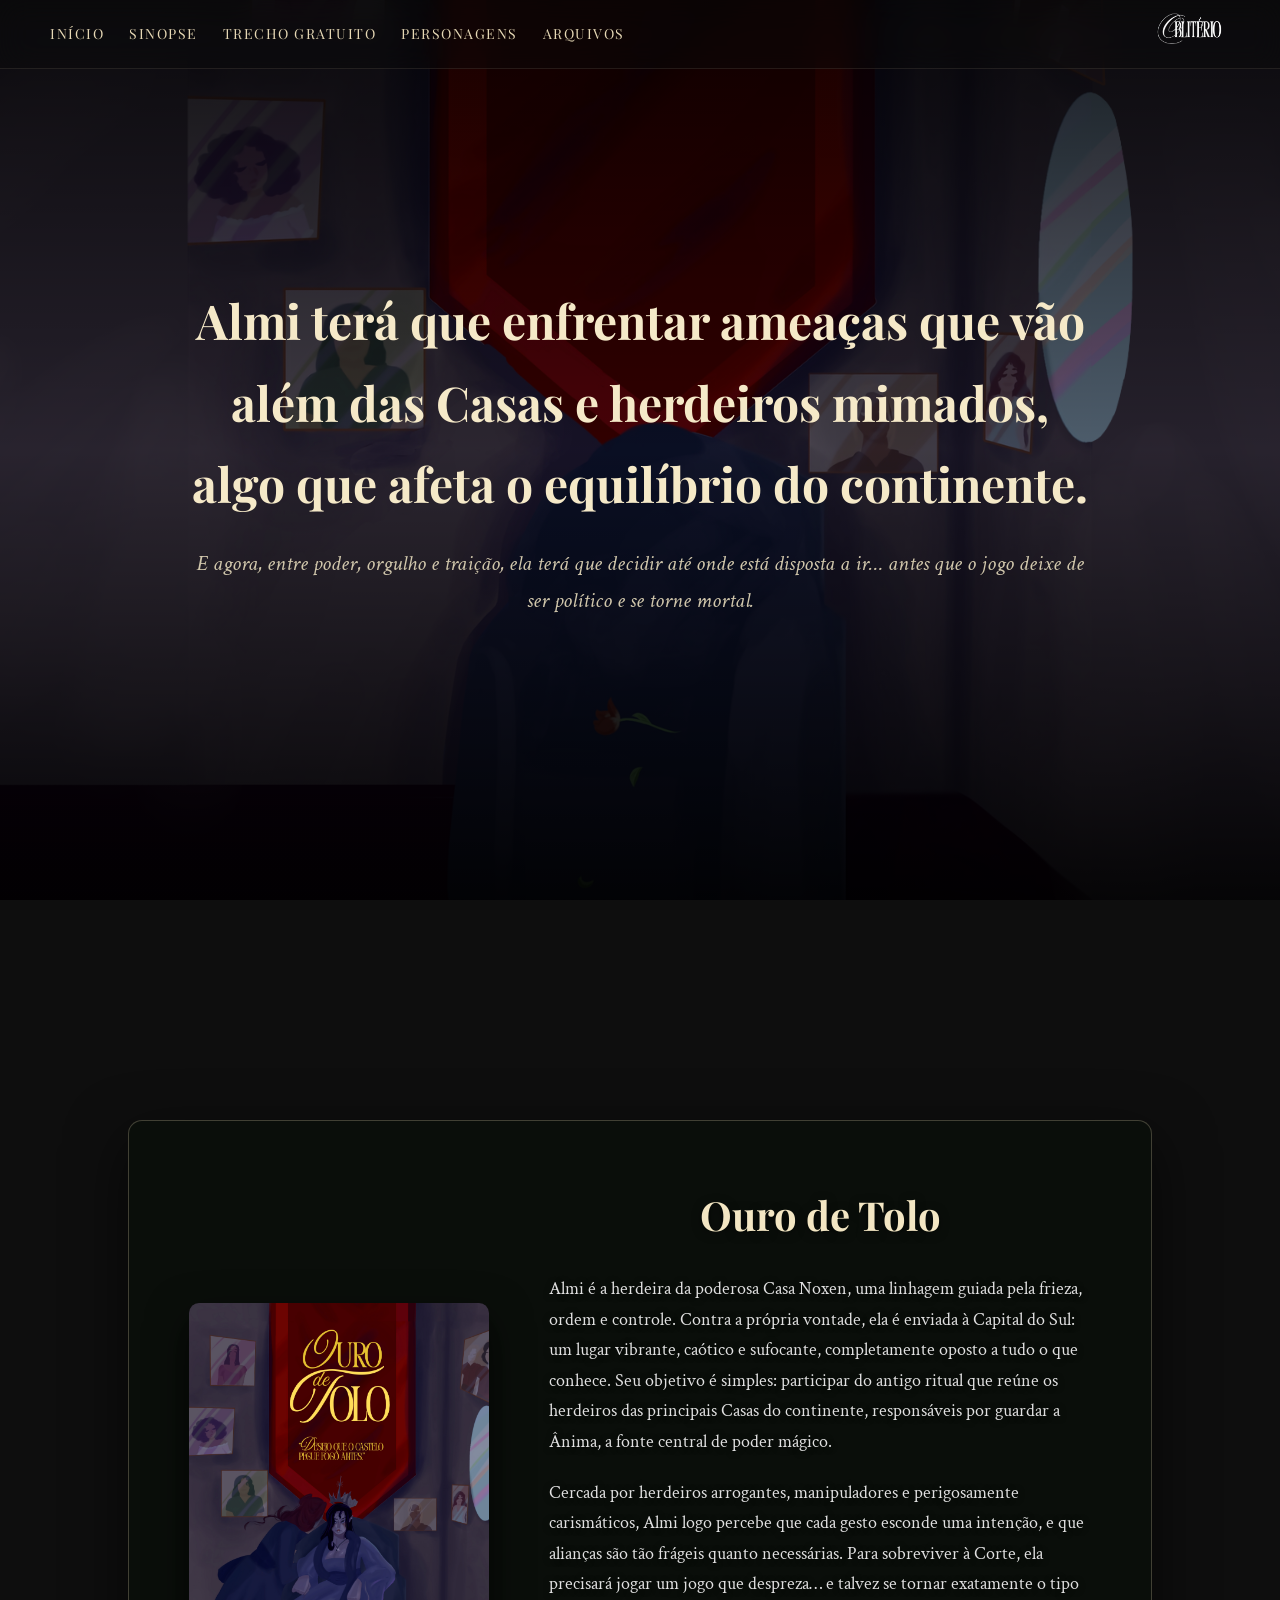
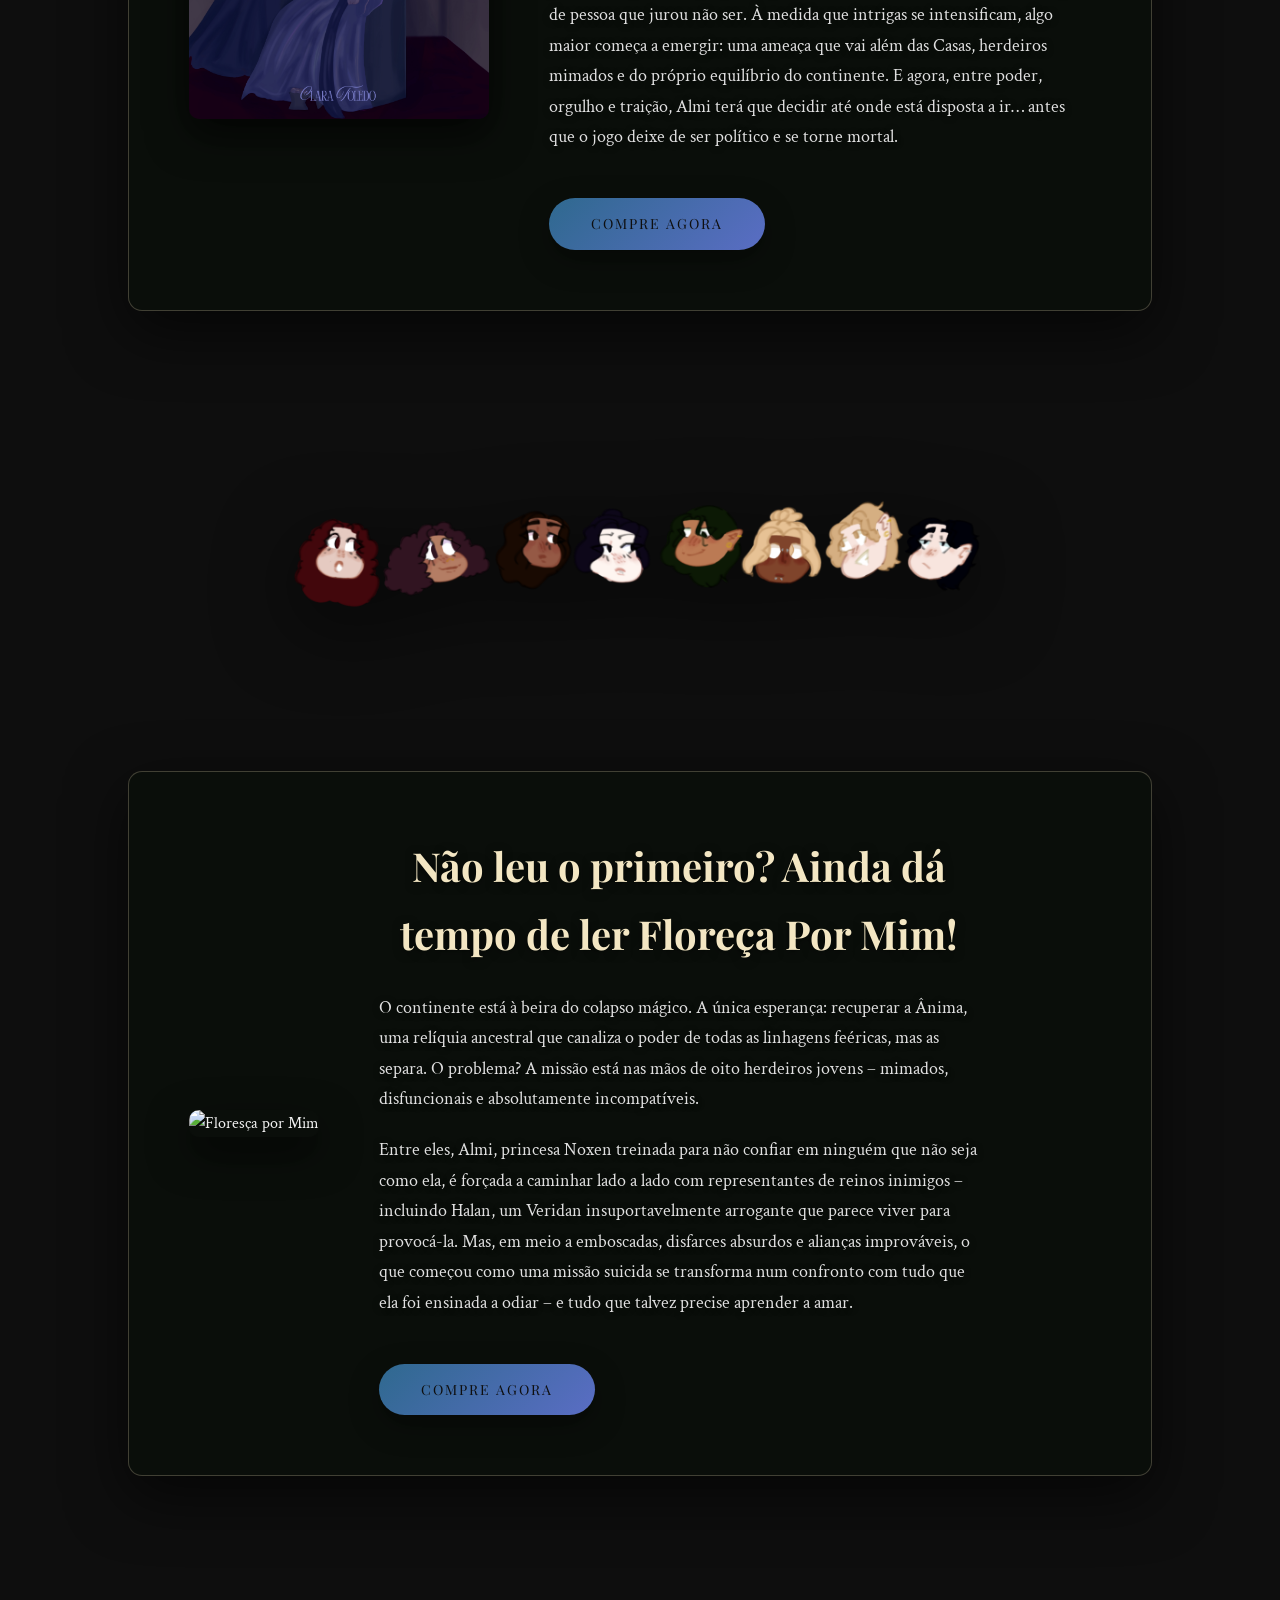
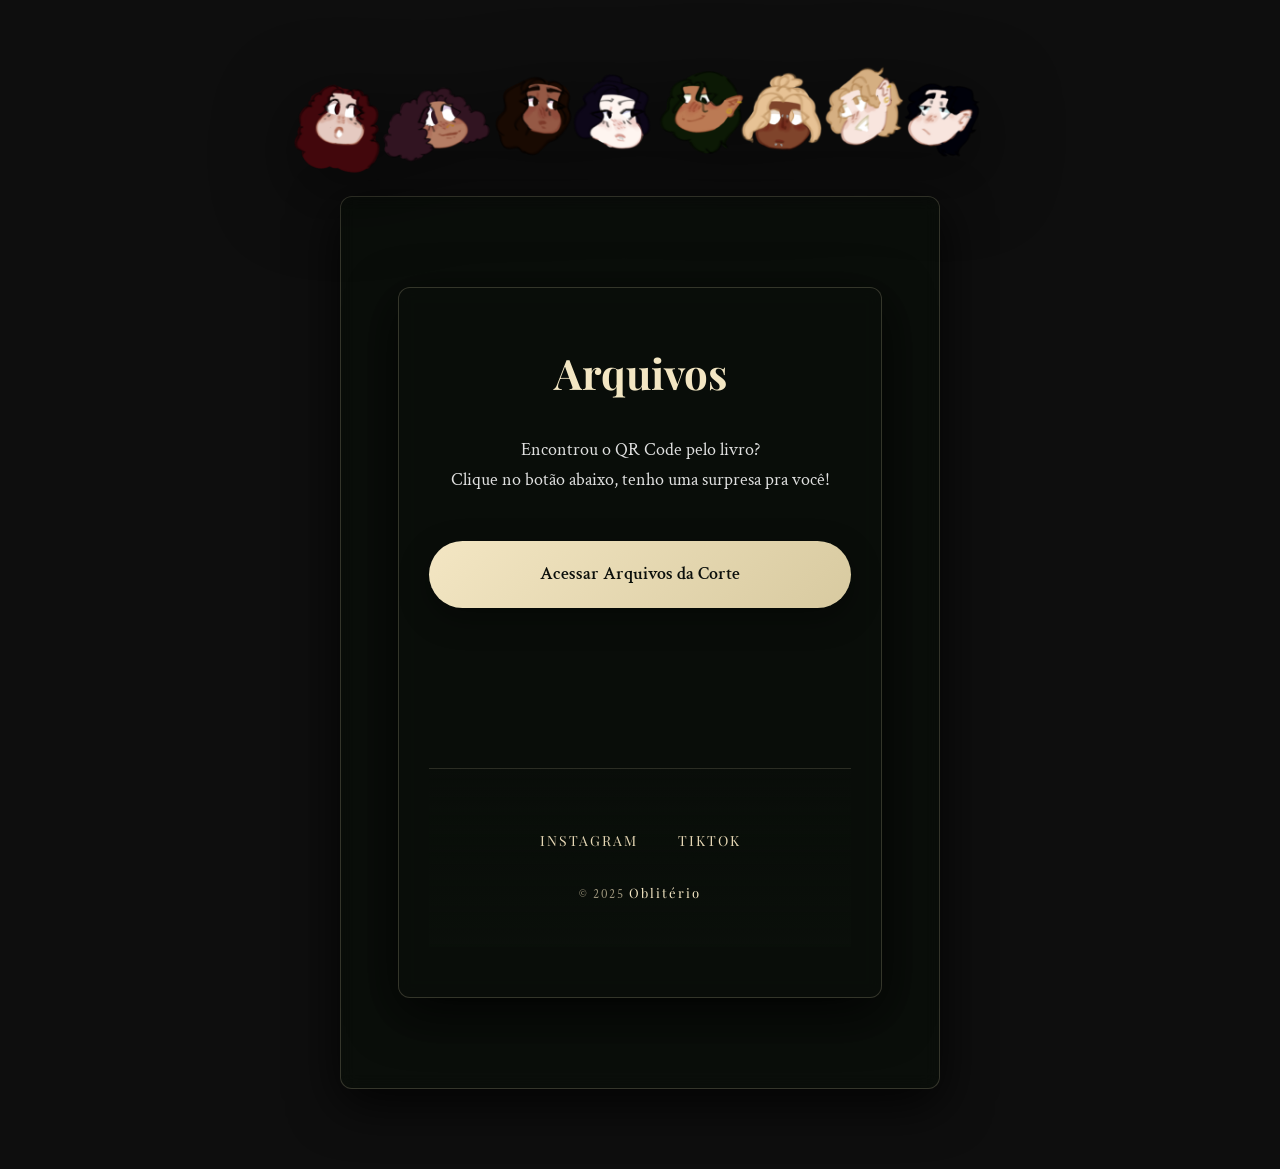
==== index.html @ df85f599 "Add files via upload" ====
<!DOCTYPE html>
<html lang="pt-BR">
<head>
    <meta charset="UTF-8">
    <meta name="viewport" content="width=device-width, initial-scale=1.0">
    <title>Ouro de Tolo</title>

  <link rel="stylesheet" href="style.css">
  <link href="https://fonts.googleapis.com/css2?family=Crimson+Text:wght@400;700&family=Playfair+Display:wght@700&display=swap" rel="stylesheet">

</head>



<body>

<header class="main-header">
    <nav>
        <a href="#inicio">Início</a>
        <a href="#sinopse">Sinopse</a>
        <a href="#capitulo">Trecho Gratuito</a>
        <a href="#personagens">Personagens</a>
        <a href="#arquivos">Arquivos</a>
    </nav>

    <div class="logo">
        <img src="logodesonrados.png" alt="Logo Desonrados">
    </div>
</header>

<section id="inicio" class="hero-section">
    <div class="overlay"></div>
    <h1>Almi terá que enfrentar ameaças que vão além das Casas e herdeiros mimados, algo que afeta o equilíbrio do continente.</h1>
    <p>E agora, entre poder, orgulho e traição, ela terá que decidir até onde está disposta a ir… antes que o jogo deixe de ser político e se torne mortal.
</p>
</section>


<!-- SINOPSE ODT -->
<section id="sinopse" class="content-section">
    <div class="container book-info">

        <div class="book-cover">
            <img src="ourodetolo.png" alt="Floresça por Mim">
        </div>

        <div class="book-text">
            <h2>Ouro de Tolo</h2>

            <p>
                Almi é a herdeira da poderosa Casa Noxen, uma linhagem guiada pela frieza, ordem e controle. Contra a própria vontade, ela é enviada à Capital do Sul: um lugar vibrante, caótico e sufocante, completamente oposto a tudo o que conhece. Seu objetivo é simples: participar do antigo ritual que reúne os herdeiros das principais Casas do continente, responsáveis por guardar a Ânima, a fonte central de poder mágico.

            </p>

            <p>
                Cercada por herdeiros arrogantes, manipuladores e perigosamente carismáticos, Almi logo percebe que cada gesto esconde uma intenção, e que alianças são tão frágeis quanto necessárias. Para sobreviver à Corte, ela precisará jogar um jogo que despreza… e talvez se tornar exatamente o tipo de pessoa que jurou não ser.
À medida que intrigas se intensificam, algo maior começa a emergir: uma ameaça que vai além das Casas, herdeiros mimados e do próprio equilíbrio do continente. E agora, entre poder, orgulho e traição, Almi terá que decidir até onde está disposta a ir… antes que o jogo deixe de ser político e se torne mortal.

            </p>

<a href="https://www.amazon.com.br/Ouro-Tolo-Oblit%C3%A9rio-Livro-2-ebook/dp/B0GWYG1XZ2?ref_=saga_dp_ss_dsk_dp&qid=1780620631&sr=8-1"
   class="btn-compre"
   target="_blank"
   rel="noopener noreferrer">
    Compre agora
</a>

        </div>
    </div>
</section>

<div class="cutecute-divider">
  <img src="cutecute.png" alt="" />
</div>

<!-- SINOPSE ODT -->
<section id="sinopse" class="content-section">
    <div class="container book-info">

        <div class="book-cover">
            <img src="capaFPM (2).jpg" alt="Floresça por Mim">
        </div>

        <div class="book-text">
            <h2>Não leu o primeiro? Ainda dá tempo de ler Floreça Por Mim!</h2>

            <p>
                O continente está à beira do colapso mágico. A única esperança: recuperar a Ânima, uma relíquia ancestral que canaliza o poder de todas as linhagens feéricas, mas as separa. O problema? A missão está nas mãos de oito herdeiros jovens – mimados, disfuncionais e absolutamente incompatíveis.

            </p>

            <p>
                Entre eles, Almi, princesa Noxen treinada para não confiar em ninguém que não seja como ela, é forçada a caminhar lado a lado com representantes de reinos inimigos – incluindo Halan, um Veridan insuportavelmente arrogante que parece viver para provocá-la. Mas, em meio a emboscadas, disfarces absurdos e alianças improváveis, o que começou como uma missão suicida se transforma num confronto com tudo que ela foi ensinada a odiar – e tudo que talvez precise aprender a amar.

            </p>

<a href="https://www.amazon.com.br/Flores%C3%A7a-Por-Mim-Oblit%C3%A9rio-Livro-ebook/dp/B0GGDL4F2P/ref=sr_1_1?__mk_pt_BR=%C3%85M%C3%85%C5%BD%C3%95%C3%91&crid=24427DVA8PH9V&dib=eyJ2IjoiMSJ9.AcwS1Md05fV5UGw0WIBtuA.ZywHP95qmUqZxt5eQjDndjQapkGu26QTgyXKpu-EZfE&dib_tag=se&keywords=flores%C3%A7a+por+mim&qid=1780620631&sprefix=flores%C3%A7a+por+mim%2Caps%2C474&sr=8-1"
   class="btn-compre"
   target="_blank"
   rel="noopener noreferrer">
    Compre agora
</a>

        </div>
    </div>
</section>

<div class="cutecute-divider">
  <img src="cutecute.png" alt="" />
</div>



    












<div class="arquivos-box">
    <section id="arquivos" class="arquivos-box">


    <h2>Arquivos</h2>

    <p class="arquivos-texto">
        Encontrou o QR Code pelo livro?<br>
        Clique no botão abaixo, tenho uma surpresa pra você!
    </p>

    <a href="arquivos.html" class="botao-arquivos">
        Acessar Arquivos da Corte
    </a>



<footer class="main-footer">
    <div class="footer-links">
        <a href="https://www.instagram.com/oobliterio?igsh=Ymg5cTU5ZnY0ZDU0" target="_blank">
            Instagram
        </a>

        <a href="https://www.tiktok.com/@obliterio?_r=1&_t=ZS-92Iw5naMtxo" target="_blank">
            TikTok
        </a>
    </div>

    <p class="copyright">
        © 2025 <span>Oblitério</span>
    </p>
</footer>
---- style.css ----
/* ================= RESET & BASE ================= */
* {
    margin: 0;
    padding: 0;
    box-sizing: border-box;
}

html {
    scroll-behavior: smooth;
}

body {
    font-family: 'Crimson Text', serif;
    background-color: #0e0e0e;
    /* Certifique-se que a imagem existe na pasta */
    background-image: url("fundo.png"); 
    background-repeat: no-repeat;
    background-position: center top;
    background-size: cover;
    background-attachment: fixed;
    color: #f2f2f2;
    line-height: 1.7;
    overflow-x: hidden;
}

/* ================= HEADER CONCEITO ================= */
.main-header {
    position: fixed;
    top: 0;
    width: 100%;
    z-index: 1000;
    padding: 12px 50px;
    display: flex;
    justify-content: space-between;
    align-items: center;
    background: rgba(10, 10, 10, 0.4);
    backdrop-filter: blur(15px);
    -webkit-backdrop-filter: blur(15px);
    border-bottom: 1px solid rgba(230, 216, 181, 0.1);
}

.main-header nav {
    display: flex;
    gap: 25px;
}

.main-header nav a {
    text-decoration: none;
    color: #e6d8b5;
    font-family: 'Playfair Display', serif;
    font-size: 14px;
    letter-spacing: 1.5px;
    text-transform: uppercase;
    transition: 0.3s;
}

.main-header nav a:hover {
    color: #fff;
    text-shadow: 0 0 8px rgba(230, 216, 181, 0.5);
}

.logo img {
    height: 35px;
}

/* ================= HEADER ================= */
.main-header {
    position: fixed;
    top: 0;
    width: 100%;
    z-index: 1000;
    padding: 12px 50px;
    display: flex;
    justify-content: space-between;
    align-items: center;
    background: rgba(10, 10, 10, 0.4);
    backdrop-filter: blur(15px);
    border-bottom: 1px solid rgba(230, 216, 181, 0.1);
}

.main-header nav {
    display: flex;
    gap: 25px;
}

.main-header nav a {
    text-decoration: none;
    color: #e6d8b5;
    font-family: 'Playfair Display', serif;
    font-size: 14px;
    letter-spacing: 1.5px;
    text-transform: uppercase;
    transition: 0.3s;
}

.main-header nav a:hover {
    color: #fff;
    text-shadow: 0 0 8px rgba(230,216,181,0.5);
}

.logo img {
    height: 35px;
}

/* ================= HERO ================= */
.hero-section {
    height: 100vh;
    background: url("background.png") center/cover no-repeat;
    display: flex;
    flex-direction: column;
    justify-content: center;
    align-items: center;
    text-align: center;
    padding: 0 15%;
    position: relative;
}

.hero-section .overlay {
    position: absolute;
    inset: 0;
    background: linear-gradient(
        to bottom,
        rgba(0,0,0,0.8),
        rgba(0,0,0,0.3),
        rgba(0,0,0,0.9)
    );
}

.hero-section h1 {
    position: relative;
    z-index: 1;
    font-family: 'Playfair Display', serif;
    font-size: 48px;
    color: #f5e9c8;
    margin-bottom: 20px;
    max-width: 900px;
}

.hero-section p {
    position: relative;
    z-index: 1;
    font-size: 20px;
    color: #d1c7ac;
}

/* ================= SEÇÕES GERAIS ================= */
.content-section {
    padding: 100px 10%;
}

.container {
    max-width: 1100px;
    margin: auto;
}

/* ================= DIVISÃO FLUTUANTE ================= */

.divisao-img {
    position: absolute;

    /* POSIÇÃO */
    top: -535px;             /* 🔼 sobe / 🔽 desce */
    left: 50%;               /* ↔ eixo horizontal */

    transform: translateX(-50%);

    /* TAMANHO */
    width: 130%;
    max-width: none;
    height: auto;

    /* VISUAL */
    opacity: 1;              /* totalmente visível */
    filter: 
        drop-shadow(0 20px 50px rgba(0,0,0,0.7));

    /* GARANTE QUE NÃO HERDA EFEITOS */
    mix-blend-mode: normal;
}


/* ================= DIVISÃO INÍCIO → SINOPSE ================= */

.divisao-inicio {
    position: relative;
    width: 100%;
    height: clamp(180px, 22vw, 320px); /* controla o espaço */
    margin-top: -100px; /* puxa pra cima no desktop */
    z-index: 50;
    pointer-events: none;
}

.divisao-inicio .divisao-img {
    position: absolute;
    left: 50%;
    bottom: 0;
    transform: translateX(-50%);

    width: clamp(320px, 70vw, 1100px);
    height: auto;

    filter: drop-shadow(0 15px 35px rgba(0,0,0,0.6));
}

/* 📱 TABLET */
@media (max-width: 768px) {
    .divisao-inicio {
        height: 160px;
        margin-top: -60px;
    }

    .divisao-inicio .divisao-img {
        width: 90%;
    }
}

/* 📱 MOBILE */
@media (max-width: 480px) {
    .divisao-inicio {
        height: 130px;
        margin-top: -40px;
    }

    .divisao-inicio .divisao-img {
        width: 95%;
    }
}

/* ================= SINOPSE ================= */
.book-info {
    display: flex;
    gap: 60px;
    align-items: center;

    /* FUNDO DA SINOPSE */
    background: rgba(10, 15, 10, 0.75);
    backdrop-filter: blur(6px);
    -webkit-backdrop-filter: blur(6px);

    padding: 60px;
    border-radius: 12px;
    border: 1px solid rgba(230, 216, 181, 0.25);

    box-shadow: 
        0 0 0 1px rgba(0,0,0,0.4),
        0 20px 60px rgba(0,0,0,0.6);
}

.book-cover img {
    width: 300px;
    border-radius: 10px;
    box-shadow: 
        0 15px 40px rgba(0,0,0,0.7),
        0 0 0 1px rgba(230,216,181,0.2);
}

.book-text {
    max-width: 600px;
}

.book-text h2 {
    font-family: 'Playfair Display', serif;
    font-size: 40px;
    margin-bottom: 25px;
    color: #f3e6c3;
    text-shadow: 0 2px 10px rgba(0,0,0,0.6);
}

.book-text p {
    margin-bottom: 20px;
    font-size: 18px;
    color: #e0e0e0;
    text-shadow: 0 1px 6px rgba(0,0,0,0.6);
}

/* ================= BOTÃO COMPRE AGORA ================= */

.btn-compre {
    display: inline-block;
    margin-top: 25px;
    padding: 14px 42px;
    background: linear-gradient(135deg, #2f598f, #5a9dc4);
    color: #0e0e0e;
    font-family: 'Playfair Display', serif;
    font-size: 14px;
    letter-spacing: 2px;
    text-transform: uppercase;
    text-decoration: none;
    border-radius: 30px;
    box-shadow: 0 10px 30px rgba(0,0,0,0.4);
    transition: all 0.35s ease;
}

.btn-compre:hover {
    transform: translateY(-3px);
    box-shadow: 0 15px 40px rgba(0,0,0,0.6);
    background: linear-gradient(135deg, #5a6ac4, #6c7edf);
}

/* ================= DIVISÃO CUTECUTE (FINAL) ================= */

.divisao-wrapper {
    position: relative;
    width: 100%;
    height: clamp(200px, 30vw, 420px);
    margin-top: -120px;
    z-index: 80;
    pointer-events: none;
}

.cutecute-img {
    position: absolute;
    top: 50%;
    left: 50%;
    transform: translate(-50%, -50%);

    width: 60%;        /* DESKTOP */
    max-width: 900px;
    height: auto;

    filter: drop-shadow(0 20px 40px rgba(0,0,0,0.6));
    z-index: 999;
}

@media (max-width: 768px) {
    .divisao-wrapper {
        height: 220px;
        margin-top: -80px;
    }

    .cutecute-img {
        width: 40%;   /* 🔥 MENOR NO MOBILE */
    }
}

@media (max-width: 480px) {
    .divisao-wrapper {
        height: 180px;
        margin-top: -60px;
    }

    .cutecute-img {
        width: 15%;   /* 🔥 AINDA MENOR */
    }
}



/* ================= SINOPSE & CAPÍTULO GRATUITO ================= */
.book-info,
.chapter-box {
    display: flex;
    gap: 60px;
    align-items: center;
    background: rgba(10,15,10,0.75);
    backdrop-filter: blur(6px);
    padding: 60px;
    border-radius: 14px;
    border: 1px solid rgba(230,216,181,0.25);
    box-shadow: 0 20px 60px rgba(0,0,0,0.6);
    max-width: 1100px;
    margin: 120px auto;
}

/* CAPÍTULO usa layout em coluna */
.chapter-box {
    flex-direction: column;
}

.book-cover img {
    width: 300px;
    border-radius: 10px;
    box-shadow: 0 15px 40px rgba(0,0,0,0.7);
}

.book-text {
    max-width: 600px;
}

.book-text h2,
.chapter-title {
    font-family: 'Playfair Display', serif;
    font-size: 40px;
    margin-bottom: 25px;
    color: #f3e6c3;
    text-align: center;
}

.book-text p,
.chapter-content {
    font-size: 18px;
    color: #e0e0e0;
    text-shadow: 0 1px 6px rgba(0,0,0,0.6);
}

/* ================= LER MAIS ================= */
.chapter-content.fade-effect {
    max-height: 240px;
    overflow: hidden;
    position: relative;
}

.chapter-content.fade-effect::after {
    content: "";
    position: absolute;
    bottom: 0;
    left: 0;
    width: 100%;
    height: 120px;
    background: linear-gradient(transparent, rgba(10,15,10,0.9));
}

.btn-leitura {
    margin-top: 30px;
    padding: 12px 35px;
    border: 1px solid #e6d8b5;
    background: transparent;
    color: #e6d8b5;
    font-family: 'Playfair Display', serif;
    letter-spacing: 2px;
    cursor: pointer;
    transition: 0.3s;
}

.btn-leitura:hover {
    background: #e6d8b5;
    color: #151515;
}

/* ================= BOTÃO COMPRE ================= */
.btn-compre {
    display: inline-block;
    margin-top: 25px;
    padding: 14px 42px;
    background: linear-gradient(135deg, #2f698f, #5a6dc4);
    color: #0e0e0e;
    font-family: 'Playfair Display', serif;
    text-transform: uppercase;
    letter-spacing: 2px;
    border-radius: 30px;
    text-decoration: none;
}

/* ================= AJUSTE MOBILE ================= */
@media (max-width: 768px) {
    .cutecute-img {
        top: -900px;     /* AJUSTE FINO NO MOBILE */
        width: 85%;
    }
}

/* MOBILE PEQUENO */
@media (max-width: 480px) {
    .cutecute-img {
        top: -720px;     /* AJUSTE MILIMÉTRICO */
        width: 95%;
    }
}


/* ================= RESPONSIVO ================= */
@media (max-width: 768px) {

    .hero-section h1 {
        font-size: 30px;
    }

    .book-info,
    .chapter-box {
        flex-direction: column;
        padding: 40px 25px;
        text-align: center;
    }

    .book-cover img {
        width: 220px;
    }

    .divisao-wrapper img {
        width: 200%;
    }
}

@media (max-width: 480px) {

    .hero-section h1 {
        font-size: 24px;
    }

    .book-text h2,
    .chapter-title {
        font-size: 26px;
    }
}

/* ========================================================
   AQUI ESTAVA O ERRO: REMOVIDO O BLOCO "BOX GERAL" ANTIGO
   QUE CAUSAVA O QUADRADO DUPLICADO.
   
   AGORA SÓ EXISTE O BLOCO "AMOR DOCE" ABAIXO.
   ======================================================== */

/*QUADRADO AMOR DOCE*/
/*quadrado amor doce corrigido*/
.personagens-box {
    display: flex;
    gap: 40px;
    padding: 40px;
    max-width: 850px; /* Reduzi para ficar mais compacto como na foto */
    margin: 80px auto;
    background: rgba(10, 15, 10, 0.85); /* Fundo único */
    backdrop-filter: blur(8px);
    border-radius: 12px;
    border: 1px solid rgba(230,216,181,0.2);
    box-shadow: 0 15px 50px rgba(0,0,0,0.8);
    align-items: center;
}

/* Garante que não haja nenhum fundo no container pai */
section:has(.personagens-box) {
    background: transparent !important;
    padding: 0;
}

/* IMAGEM GRANDE */
.personagem-grande img {
    height: 420px;
    width: auto;
    object-fit: contain;
}

/* TEXTO */
.personagem-info {
    display: flex;
    flex-direction: column;
    max-width: 420px;
}

.personagem-info h3 {
    font-family: 'Playfair Display', serif;
    font-size: 34px;
    color: #f3e6c3;
    margin-bottom: 12px;
}

.personagem-info p {
    font-size: 17px;
    line-height: 1.6;
    color: #e0e0e0;
    margin-bottom: 30px;
}

/* GRADE DOS QUADRADOS */
.grade-personagens {
    display: grid;
    grid-template-columns: repeat(4, 70px);
    gap: 18px;
}

/* QUADRADOS */
.quad {
    width: 70px;
    height: 70px;
    border-radius: 8px;
    display: flex;
    align-items: center;
    justify-content: center;
}

/* CORES */
.verde { background: #4cd137; }
.roxo { background: #c445ff; }
.laranja { background: #ff7f32; }
.rosa { background: #ff6ec7; }
.amarelo { background: #f6e05e; }
.azul { background: #4b4bff; }
.vermelho { background: #ff3b3b; }

/* BLOQUEADOS */
.bloqueado {
    opacity: 0.35;
    position: relative;
}

.bloqueado::after {
    content: "✖";
    font-size: 20px;
    color: rgba(0,0,0,0.6);
}



.arquivos-box {
    text-align: center;
    padding: 50px 30px;
    background: rgba(10, 15, 10, 0.85);
    backdrop-filter: blur(8px);
    border-radius: 12px;
    border: 1px solid rgba(230,216,181,0.2);
    box-shadow: 0 15px 50px rgba(0,0,0,0.8);
    max-width: 600px; /* Mais estreito para combinar com a imagem */
    margin: 80px auto;
}

.arquivos-box h2 {
    font-family: 'Playfair Display', serif;
    font-size: 42px;
    color: #f3e6c3;
    margin-bottom: 25px;
}

.arquivos-texto {
    font-size: 18px;
    line-height: 1.7;
    color: #e0e0e0;
    margin-bottom: 45px;
}

/* BOTÃO */
.botao-arquivos {
    display: inline-block;
    padding: 18px 42px;
    font-size: 18px;
    font-weight: 600;
    color: #0b0f0b;
    background: linear-gradient(135deg, #f3e6c3, #d8caa0);
    border-radius: 40px;
    text-decoration: none;
    box-shadow: 0 10px 30px rgba(0,0,0,0.4);
    transition: all 0.35s ease;
}

/* HOVER */
.botao-arquivos:hover {
    transform: translateY(-4px) scale(1.03);
    box-shadow: 0 20px 45px rgba(0,0,0,0.6);
    background: linear-gradient(135deg, #fff1c9, #e6d7a8);
}

/* ================= CUTECUTE FINAL E LIMPO ================= */

.cutecute-divider {
  position: relative;
  width: 100%;
  height: 260px;          /* espaço controlado */
  margin: -120px 0;      /* sobe entre sinopse e capítulo */
  display: flex;
  justify-content: center;
  align-items: center;
  pointer-events: none;
  z-index: 50;
}

.cutecute-divider img {
  width: 70%;             /* DESKTOP */
  max-width: 700px;
  height: auto;
  filter: drop-shadow(0 20px 40px rgba(0,0,0,0.6));
}

/* 📱 TABLET */
@media (max-width: 768px) {
  .cutecute-divider {
    height: 200px;
    margin: -90px 0;
  }

  .cutecute-divider img {
    width: 60%;           /* DIMINUI DE VERDADE */
  }
  
  /* AJUSTE RESPONSIVO PARA O BOX PERSONAGENS AMOR DOCE */
  /* Adicionado aqui pois o código antigo que fazia isso foi removido */
  .personagens-box {
      flex-direction: column;
      padding: 40px 20px;
      text-align: center;
  }
  
  .personagem-grande img {
      max-width: 250px;
      height: auto;
      margin-bottom: 20px;
  }
  
  .grade-personagens {
      justify-content: center;
  }
}

/* 📱 MOBILE PEQUENO */
@media (max-width: 480px) {
  .cutecute-divider {
    height: 160px;
    margin: -70px 0;
  }

  .cutecute-divider img {
    width: 30%;           /* BEM MENOR */
  }
}



/* GRADE */
.grade-personagens {
  display: grid;
  grid-template-columns: repeat(4, 60px);
  gap: 14px;
  margin-top: 25px;
}

/* QUADRADOS */
.quad {
  width: 60px;
  height: 60px;
  border-radius: 10px;
  cursor: pointer;
  object-fit: cover;
  transition: transform 0.2s ease, filter 0.2s ease;
}

.quad:hover {
  transform: scale(1.06);
}

/* BLOQUEADOS */
.quad.bloqueado {
  background: rgba(255,255,255,0.08);
  border: 1px solid rgba(255,255,255,0.15);
  cursor: not-allowed;
  position: relative;
  filter: grayscale(1) brightness(0.6);
}

/* ÍCONE DE CADEADO */
.quad.bloqueado::after {
  content: "🔒";
  position: absolute;
  inset: 0;
  display: flex;
  align-items: center;
  justify-content: center;
  font-size: 22px;
  opacity: 0.85;
}

/* EVITA CLIQUE */
.quad.bloqueado {
  pointer-events: none;
}



/* ================= DIVISAO FINAL FUNCIONAL ================= */

.divisao-wrapper {
    position: relative;
    width: 100%;
    height: 260px;        /* espaço do efeito */
    margin-top: -80px;    /* aproxima da seção de cima */
    z-index: 50;
    pointer-events: none;
}

/* IMAGEM */
.divisao-img {
    position: absolute;
    top: 50%;             /* controla subir/descer */
    left: 50%;
    transform: translate(-50%, -50%);
    width: 65%;           /* DESKTOP */
    height: auto;
    filter: drop-shadow(0 20px 40px rgba(0,0,0,0.6));
}

/* TABLET */
@media (max-width: 768px) {
    .divisao-wrapper {
        height: 220px;
        margin-top: -60px;
    }

    .divisao-img {
        width: 50%;       /* DIMINUI DE VERDADE */
        top: 50%;         /* desce um pouco */
    }
}

/* CELULAR */
@media (max-width: 480px) {
    .divisao-wrapper {
        height: 180px;
        margin-top: -40px;
    }

    .divisao-img {
        width: 42%;       /* MENOR AINDA */
        top: 58%;
    }
}

/* ================= DESKTOP – SÓ AQUI AUMENTA ================= */
@media (min-width: 1025px) {
    .divisao-wrapper {
        height: 260px;
        margin-top: -80px;
    }

    .divisao-img {
        width: 110%;   /* 🔥 AUMENTA SÓ NO DESKTOP */
        top: 58%;
    }
}


/* ================= CURSOR BLOQUEADO ================= */

.ponto-bloqueado {
    cursor: not-allowed;
}

/* se quiser garantir que nada seja clicável */
.ponto-bloqueado {
    pointer-events: auto;
}



/* Isso garante que um card fique abaixo do outro, e não do lado */
#personagens, #arquivos {
    display: flex;
    flex-direction: column; /* Força o conteúdo a ficar vertical */
    margin: 40px auto;      /* Espaço entre os cards e centraliza */
    width: 90%;             /* Não deixa colar nas bordas da tela */
    max-width: 800px;       /* Tamanho máximo para não ficar gigante */
    float: none;            /* Remove qualquer tentativa de ficar lado a lado */
    clear: both;            /* Garante que a linha esteja limpa */
}

/* Ajuste específico para o card de personagens */
.personagens-box {
    display: flex;
    flex-direction: row !important; /* Foto de um lado, texto do outro */
    align-items: center;
    gap: 30px;
    padding: 30px;
    box-sizing: border-box;
}

/* Impede que a imagem da Almi cresça demais */
.personagem-grande img {
    max-width: 300px; /* Ajuste esse valor para o tamanho que desejar */
    height: auto;
}

/* ================= FOOTER ================= */

.main-footer {
    margin-top: 160px;
    padding: 60px 20px 40px;
    text-align: center;
    background: linear-gradient(
        to top,
        rgba(10,15,10,0.95),
        rgba(10,15,10,0.6),
        transparent
    );
    border-top: 1px solid rgba(230,216,181,0.15);
}

/* LINKS */
.footer-links {
    display: flex;
    justify-content: center;
    gap: 40px;
    margin-bottom: 30px;
}

.footer-links a {
    font-family: 'Playfair Display', serif;
    font-size: 14px;
    letter-spacing: 2px;
    text-transform: uppercase;
    text-decoration: none;
    color: #e6d8b5;
    position: relative;
    transition: color 0.3s ease;
}

/* LINHA ELEGANTE NO HOVER */
.footer-links a::after {
    content: "";
    position: absolute;
    left: 0;
    bottom: -6px;
    width: 0%;
    height: 1px;
    background: #e6d8b5;
    transition: width 0.3s ease;
}

.footer-links a:hover {
    color: #fff;
}

.footer-links a:hover::after {
    width: 100%;
}

/* COPYRIGHT */
.copyright {
    font-size: 13px;
    letter-spacing: 1.5px;
    color: rgba(230,216,181,0.65);
}

.copyright span {
    font-family: 'Playfair Display', serif;
    color: #f3e6c3;
    letter-spacing: 2px;
}

/* MOBILE */
@media (max-width: 480px) {
    .footer-links {
        gap: 25px;
    }

    .footer-links a {
        font-size: 12px;
    }
}


.hero-section h1 {
  font-family: 'Playfair Display', serif;
  font-weight: 700;
}

.hero-section p {
  font-family: 'Crimson Text', serif;
  font-size: 22px;
  font-style: italic;
}
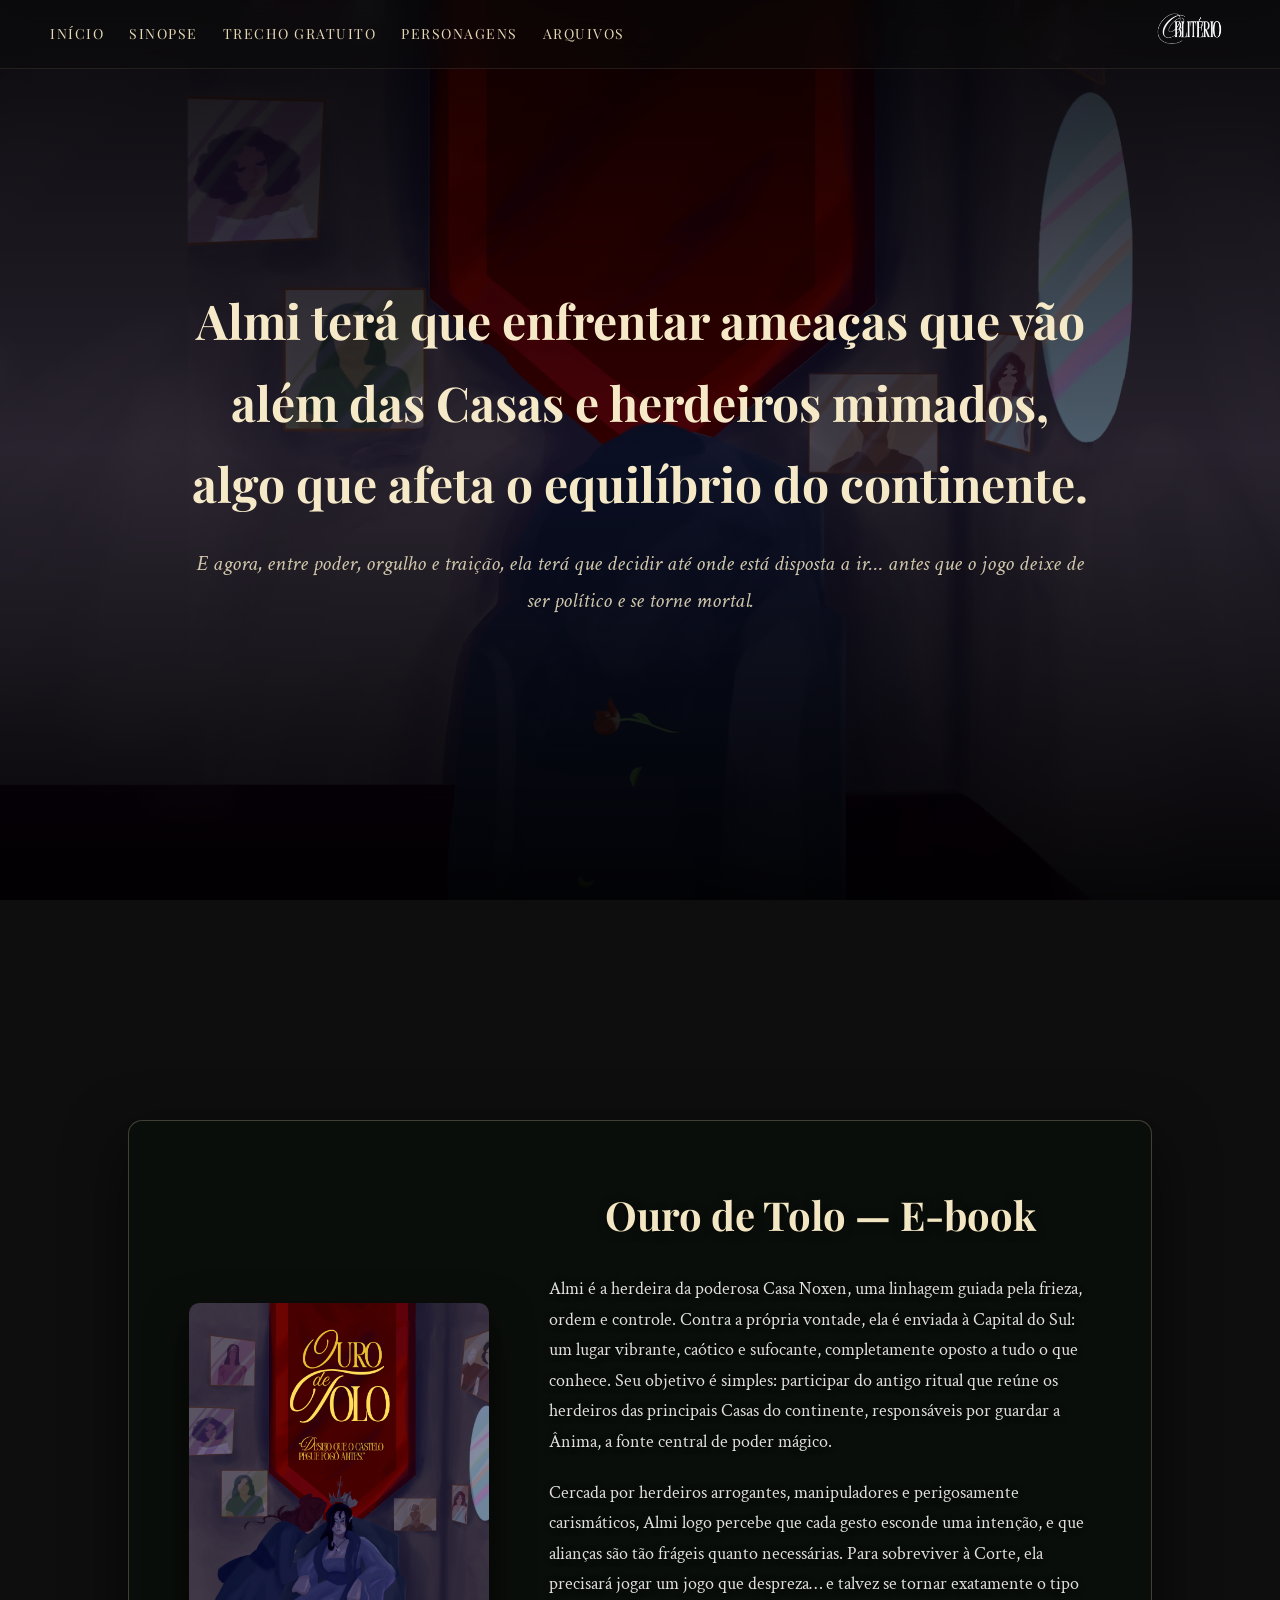
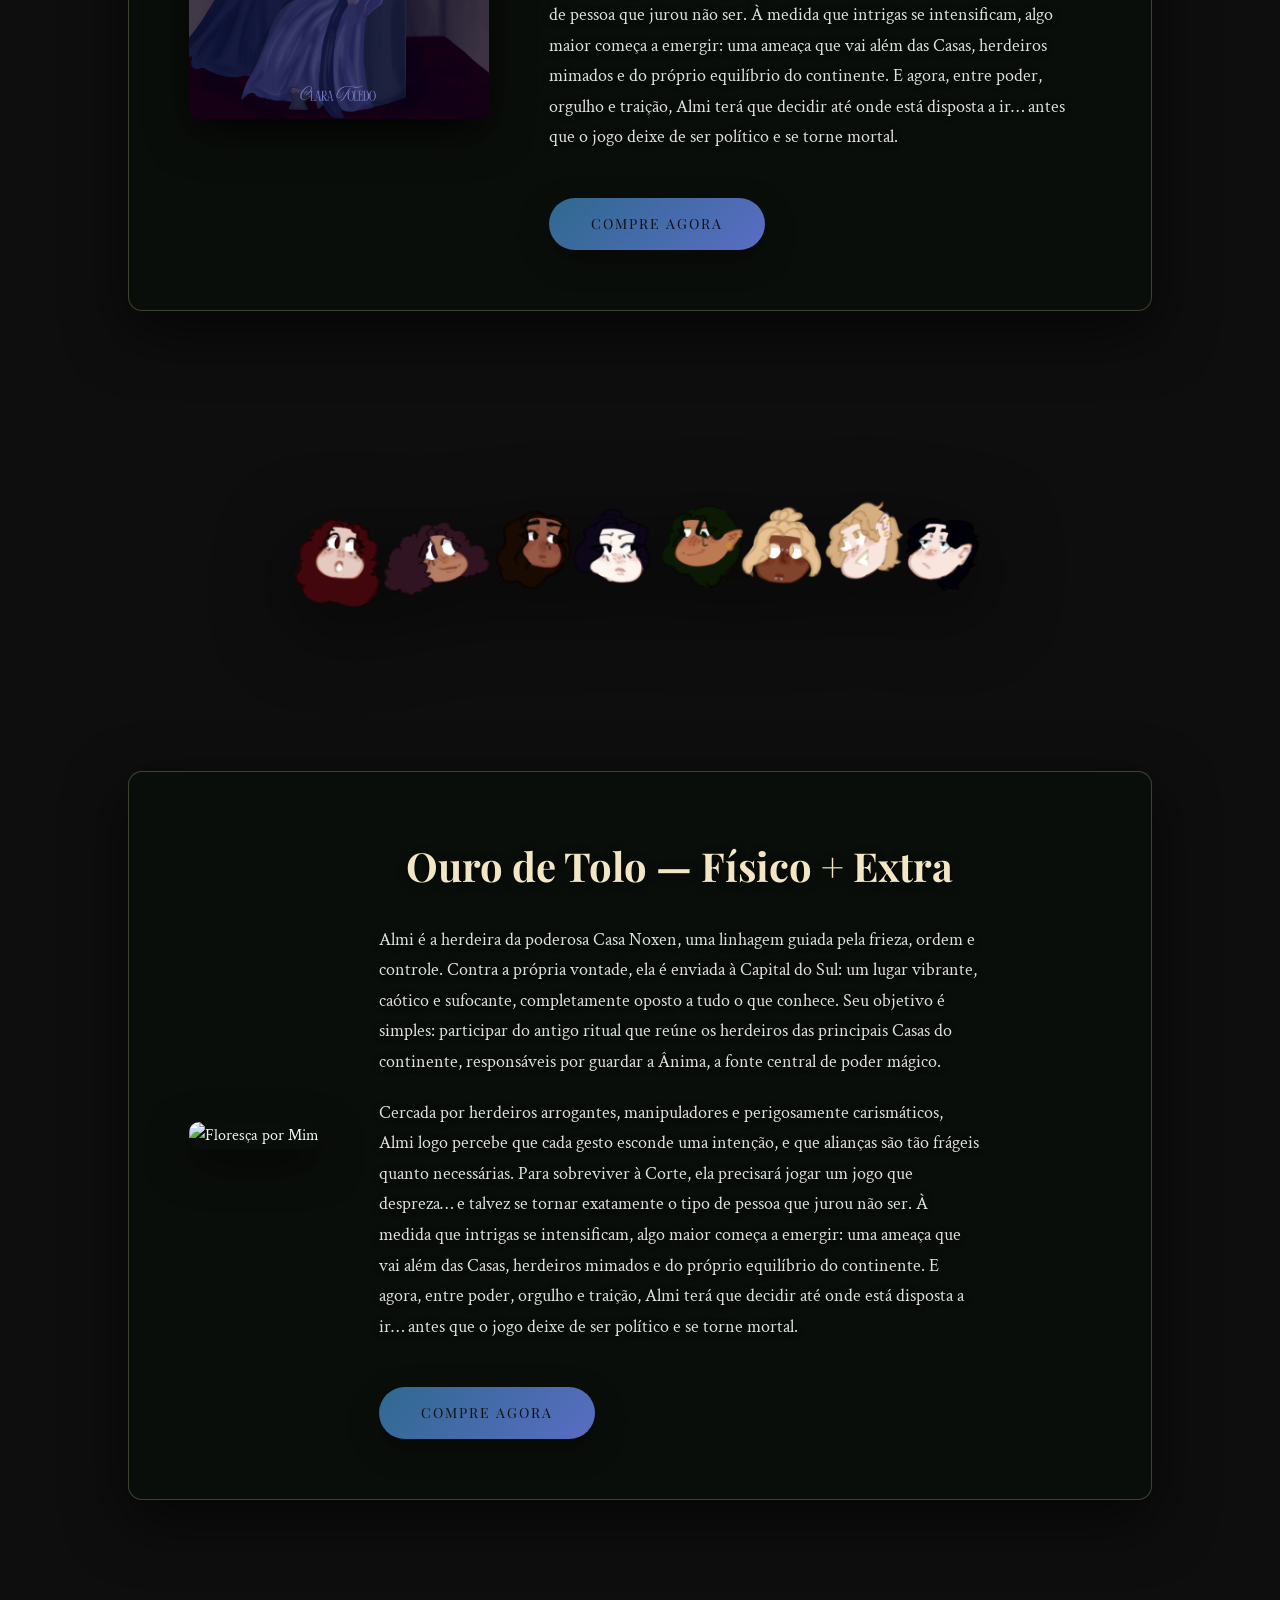
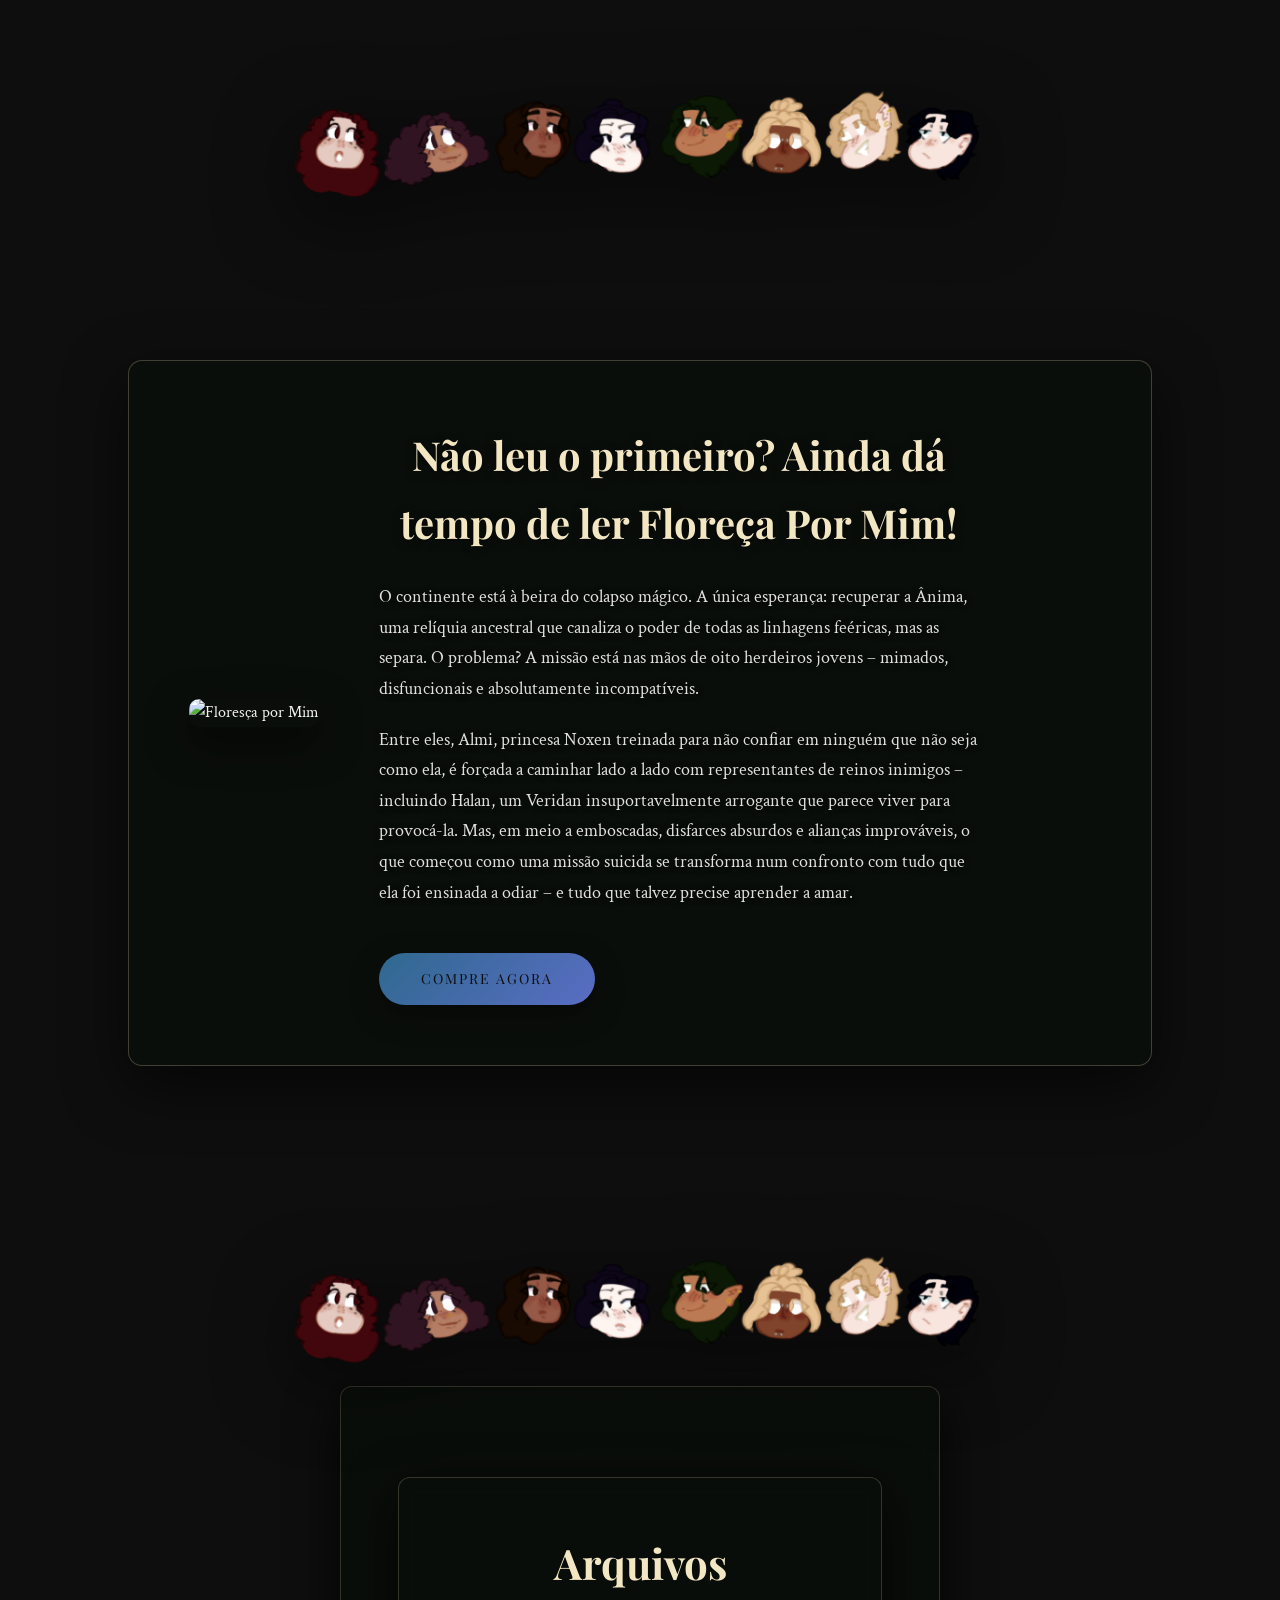
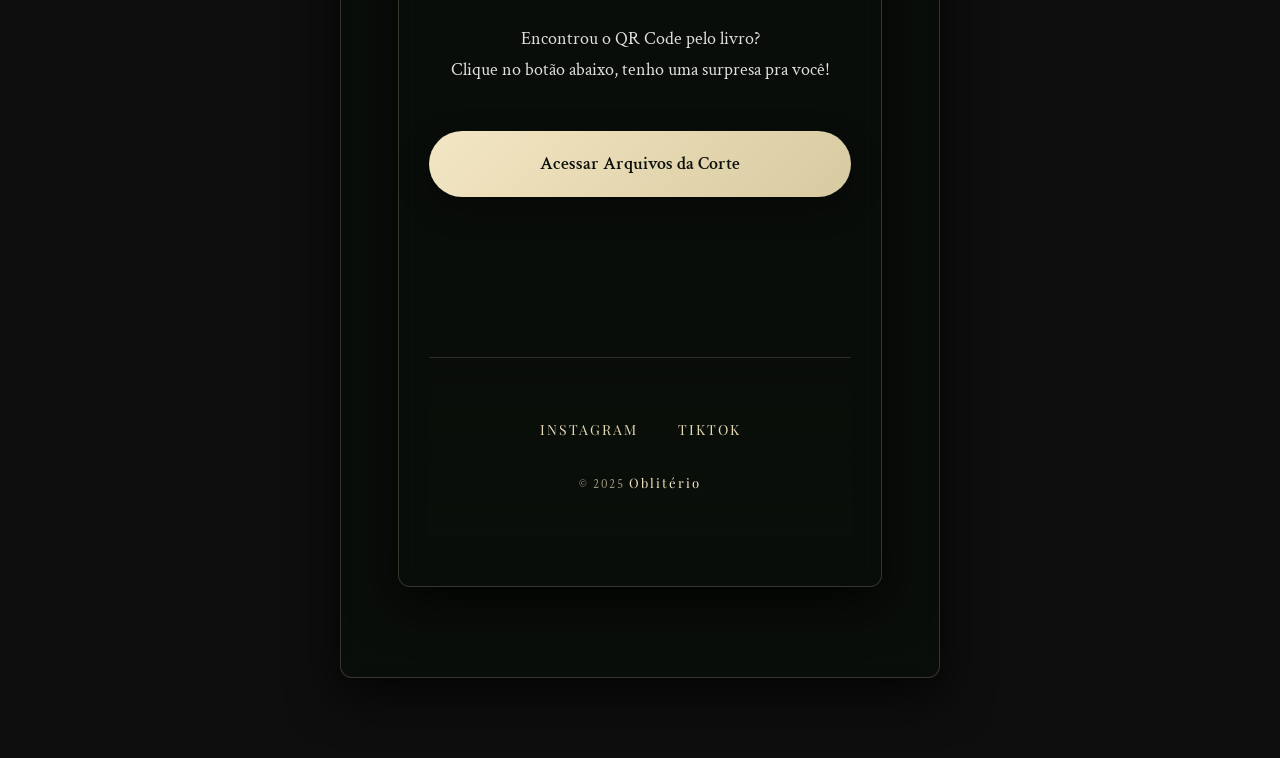
==== commit 0ef99164: "Update index.html" ====
--- a/index.html
+++ b/index.html
@@ -45,7 +45,7 @@
         </div>
 
         <div class="book-text">
-            <h2>Ouro de Tolo</h2>
+            <h2>Ouro de Tolo — E-book</h2>
 
             <p>
                 Almi é a herdeira da poderosa Casa Noxen, uma linhagem guiada pela frieza, ordem e controle. Contra a própria vontade, ela é enviada à Capital do Sul: um lugar vibrante, caótico e sufocante, completamente oposto a tudo o que conhece. Seu objetivo é simples: participar do antigo ritual que reúne os herdeiros das principais Casas do continente, responsáveis por guardar a Ânima, a fonte central de poder mágico.
@@ -72,6 +72,46 @@
 <div class="cutecute-divider">
   <img src="cutecute.png" alt="" />
 </div>
+
+
+
+<!-- SINOPSE ODT -->
+<section id="sinopse" class="content-section">
+    <div class="container book-info">
+
+        <div class="book-cover">
+            <img src="capaodtfisico.jpg" alt="Floresça por Mim">
+        </div>
+
+        <div class="book-text">
+            <h2>Ouro de Tolo — Físico + Extra</h2>
+
+            <p>
+                Almi é a herdeira da poderosa Casa Noxen, uma linhagem guiada pela frieza, ordem e controle. Contra a própria vontade, ela é enviada à Capital do Sul: um lugar vibrante, caótico e sufocante, completamente oposto a tudo o que conhece. Seu objetivo é simples: participar do antigo ritual que reúne os herdeiros das principais Casas do continente, responsáveis por guardar a Ânima, a fonte central de poder mágico.
+
+            </p>
+
+            <p>
+                Cercada por herdeiros arrogantes, manipuladores e perigosamente carismáticos, Almi logo percebe que cada gesto esconde uma intenção, e que alianças são tão frágeis quanto necessárias. Para sobreviver à Corte, ela precisará jogar um jogo que despreza… e talvez se tornar exatamente o tipo de pessoa que jurou não ser.
+À medida que intrigas se intensificam, algo maior começa a emergir: uma ameaça que vai além das Casas, herdeiros mimados e do próprio equilíbrio do continente. E agora, entre poder, orgulho e traição, Almi terá que decidir até onde está disposta a ir… antes que o jogo deixe de ser político e se torne mortal.
+
+            </p>
+
+<a href="https://www.amazon.com.br/Ouro-Tolo-Oblit%C3%A9rio-Livro-2-ebook/dp/B0GWYG1XZ2?ref_=saga_dp_ss_dsk_dp&qid=1780620631&sr=8-1"
+   class="btn-compre"
+   target="_blank"
+   rel="noopener noreferrer">
+    Compre agora
+</a>
+
+        </div>
+    </div>
+</section>
+
+<div class="cutecute-divider">
+  <img src="cutecute.png" alt="" />
+</div>
+
 
 <!-- SINOPSE ODT -->
 <section id="sinopse" class="content-section">
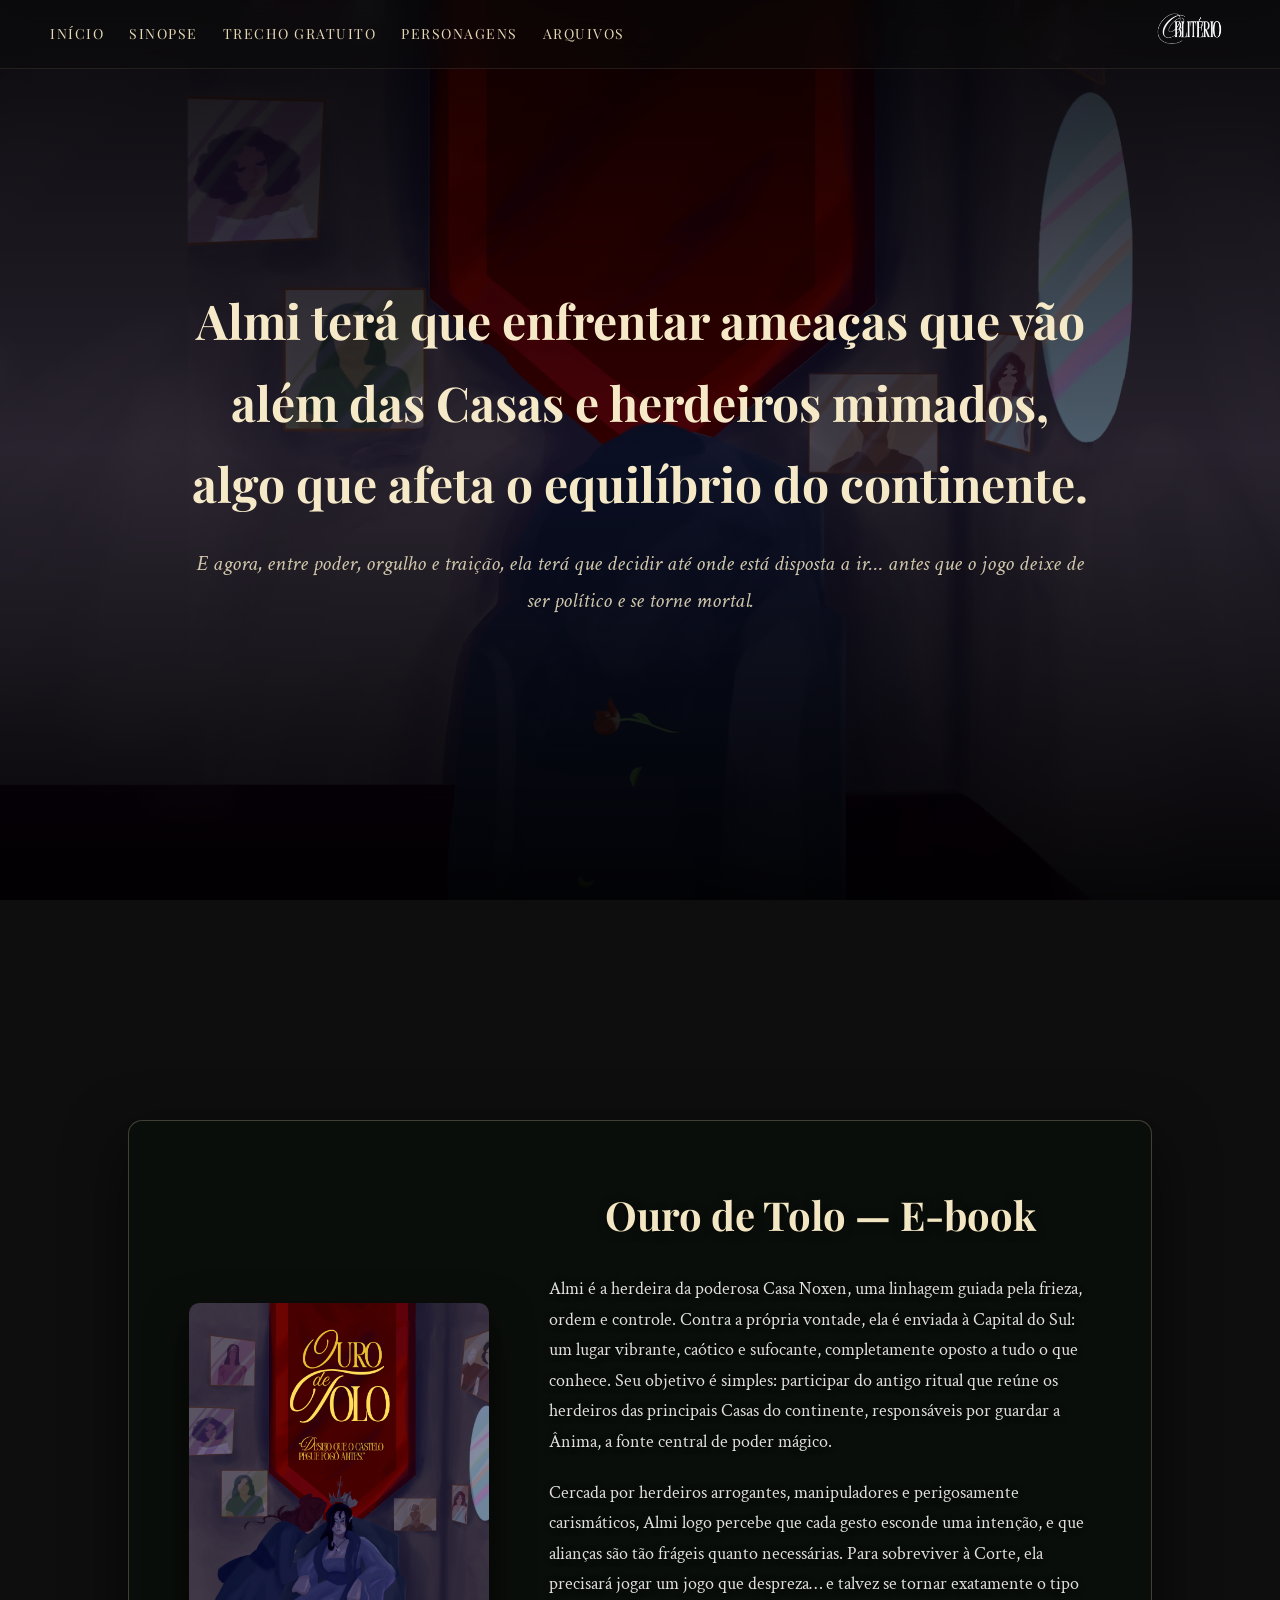
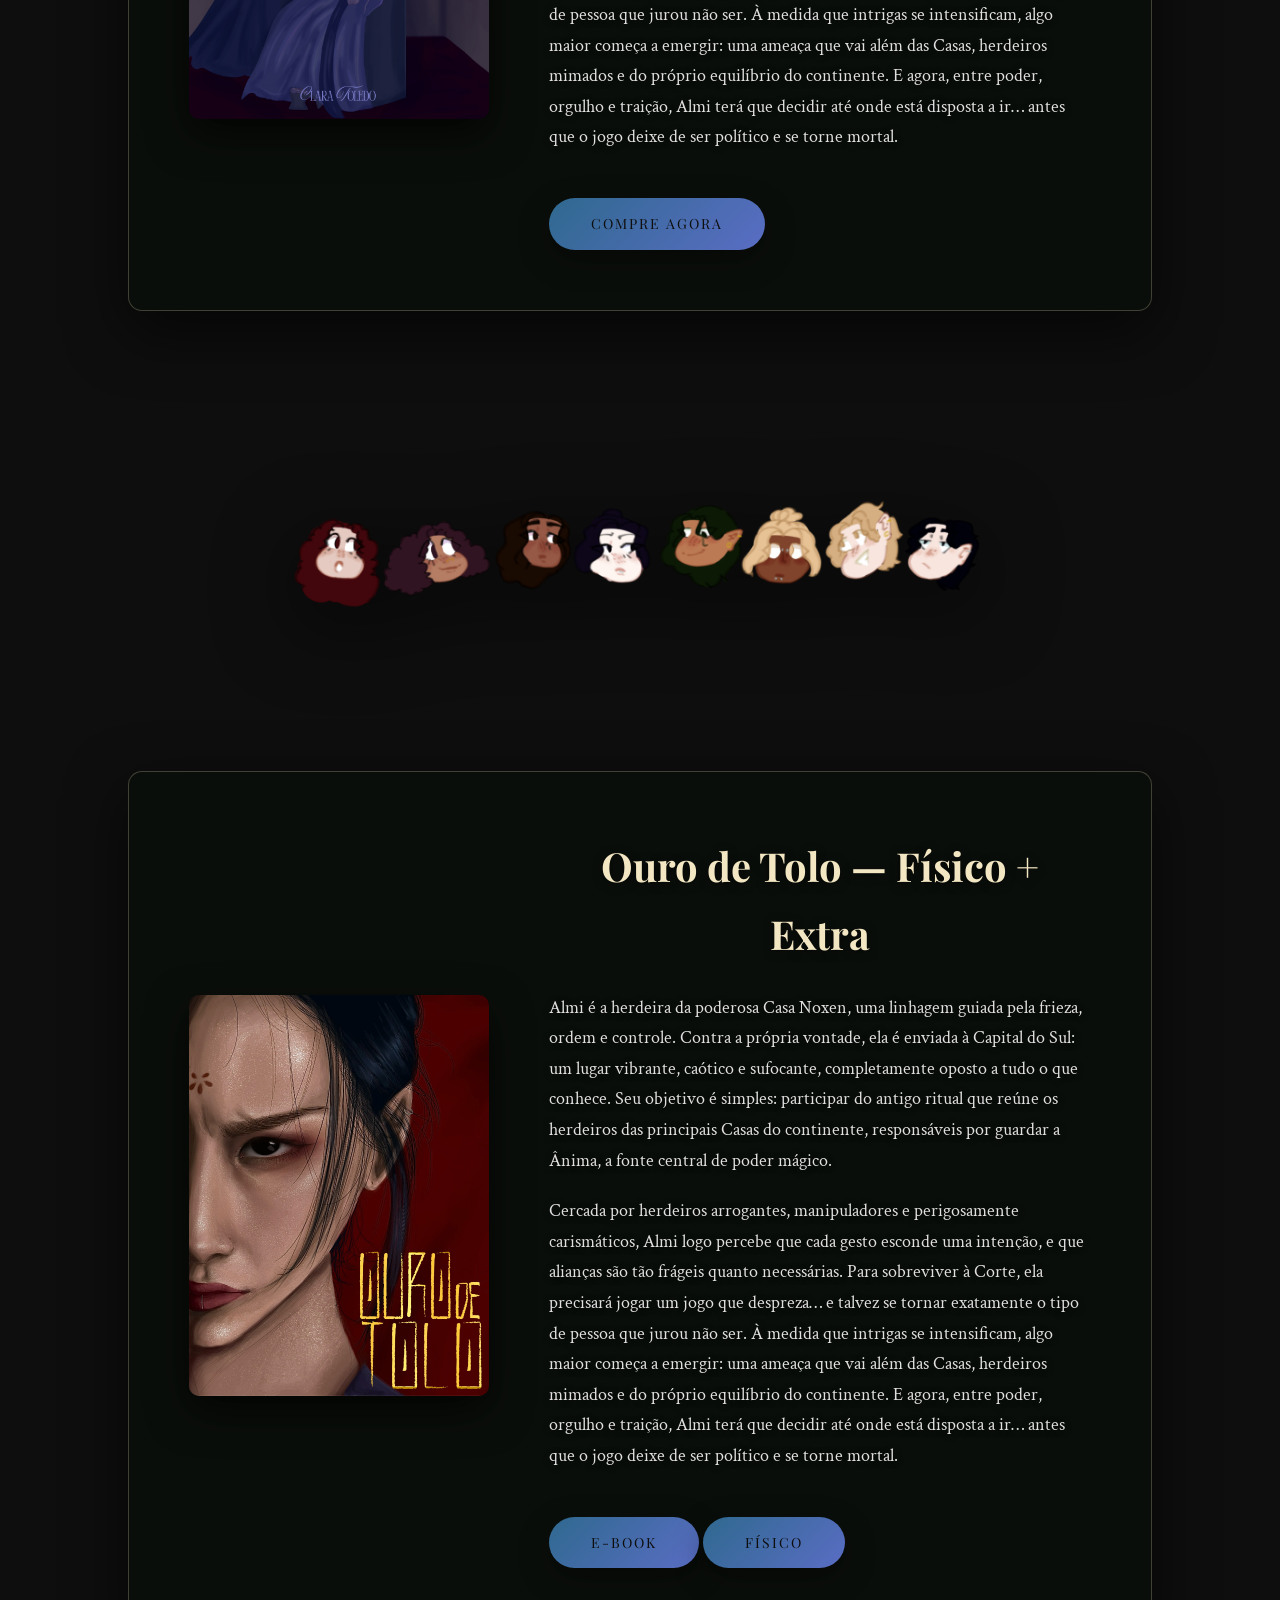
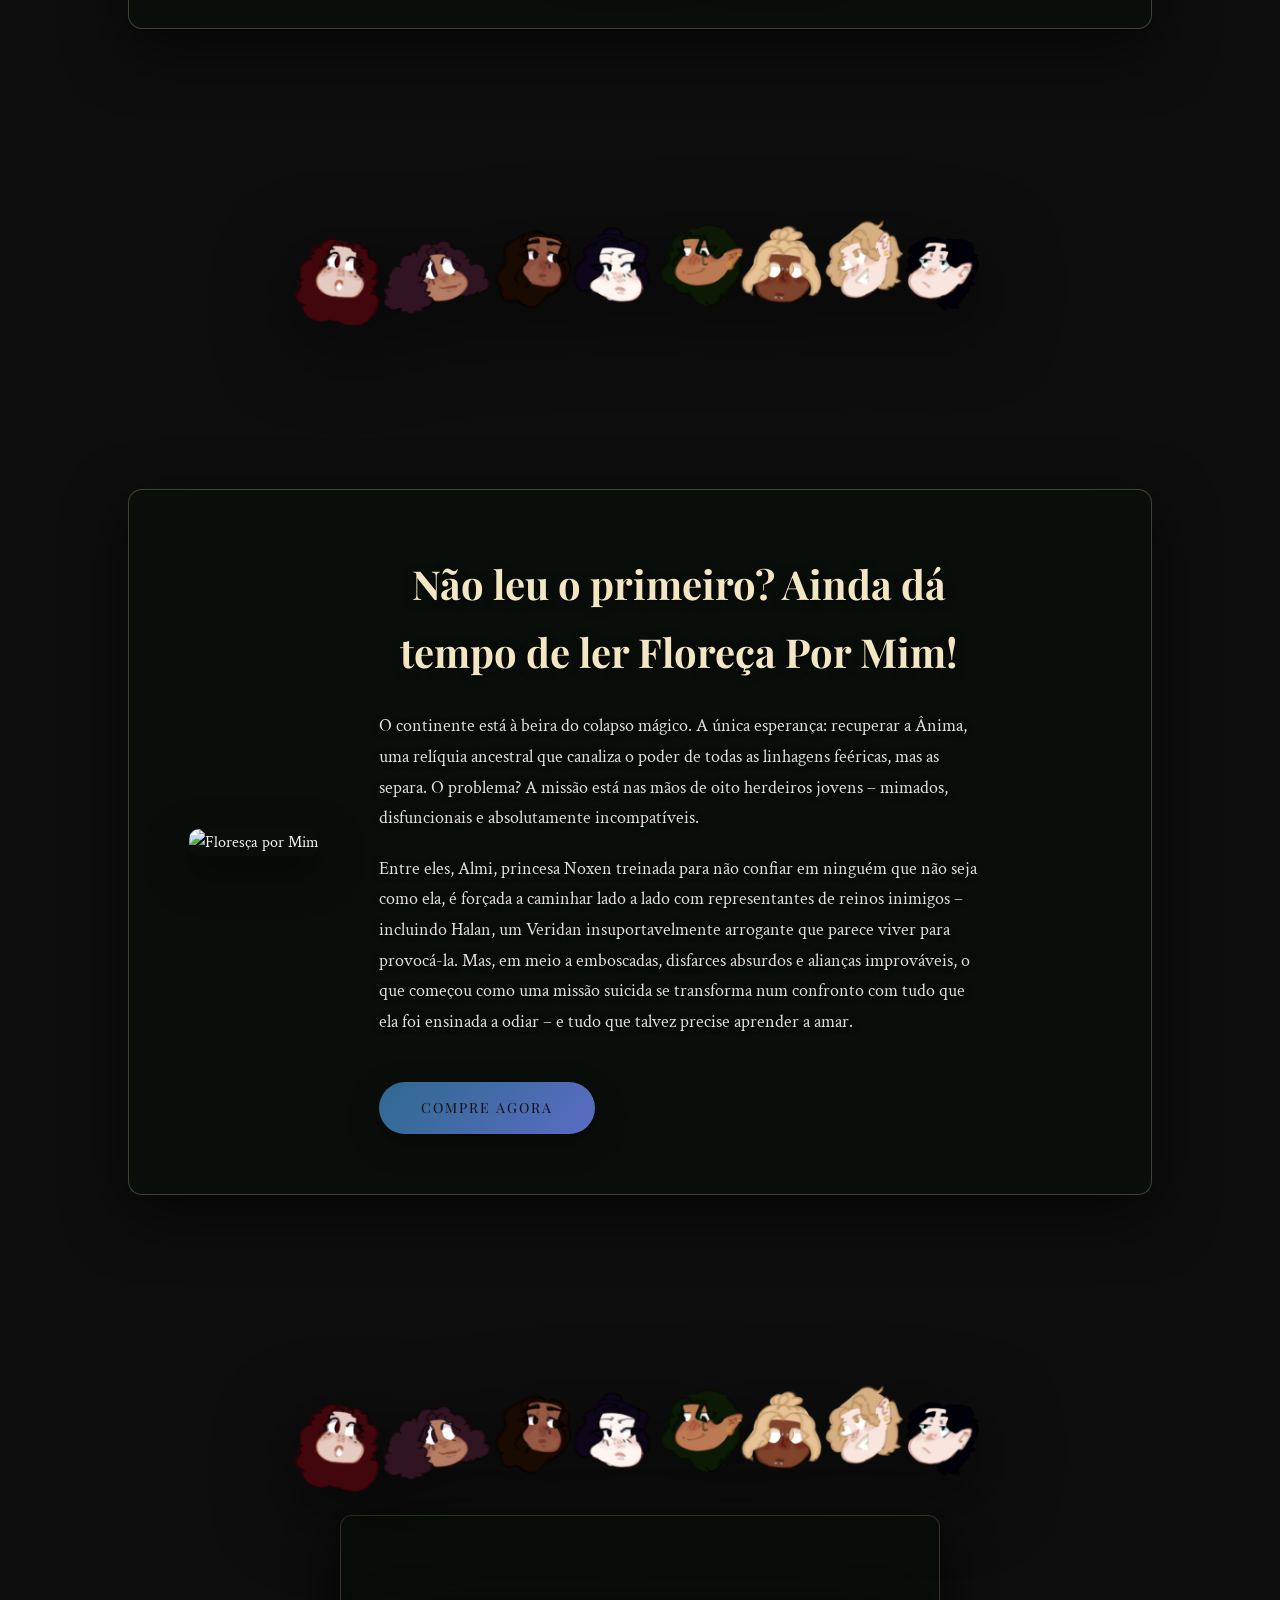
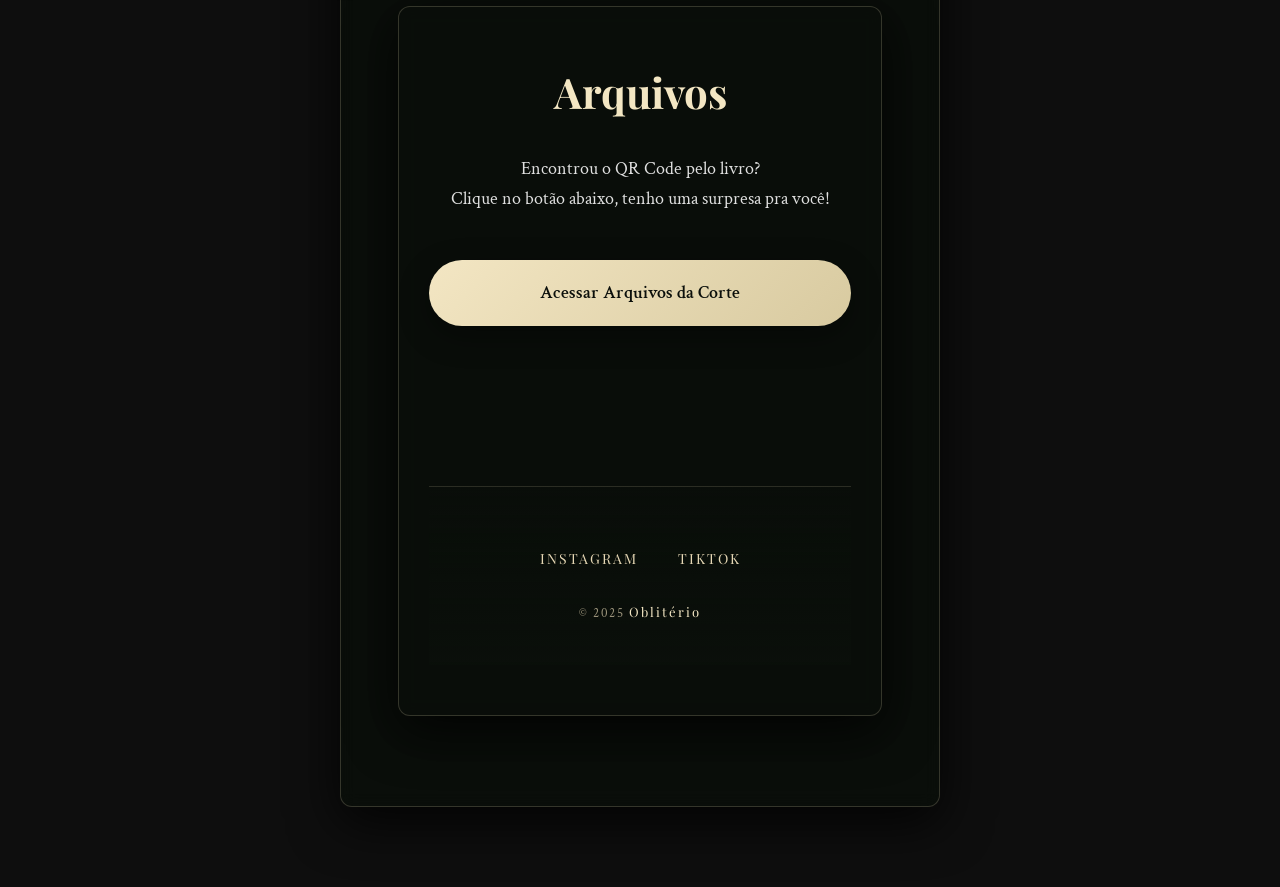
==== commit f757d938: "Update index.html" ====
--- a/index.html
+++ b/index.html
@@ -97,11 +97,17 @@
 
             </p>
 
-<a href="https://www.amazon.com.br/Ouro-Tolo-Oblit%C3%A9rio-Livro-2-ebook/dp/B0GWYG1XZ2?ref_=saga_dp_ss_dsk_dp&qid=1780620631&sr=8-1"
-   class="btn-compre"
-   target="_blank"
-   rel="noopener noreferrer">
-    Compre agora
+<a href="https://a.co/d/02lRqbuh" 
+   class="btn-compre" 
+   target="_blank" 
+   rel="noopener noreferrer">
+   E-Book
+</a>
+<a href="https://loja.uiclap.com/titulo/ua172447" 
+   class="btn-compre" 
+   target="_blank" 
+   rel="noopener noreferrer">
+   Físico
 </a>
 
         </div>
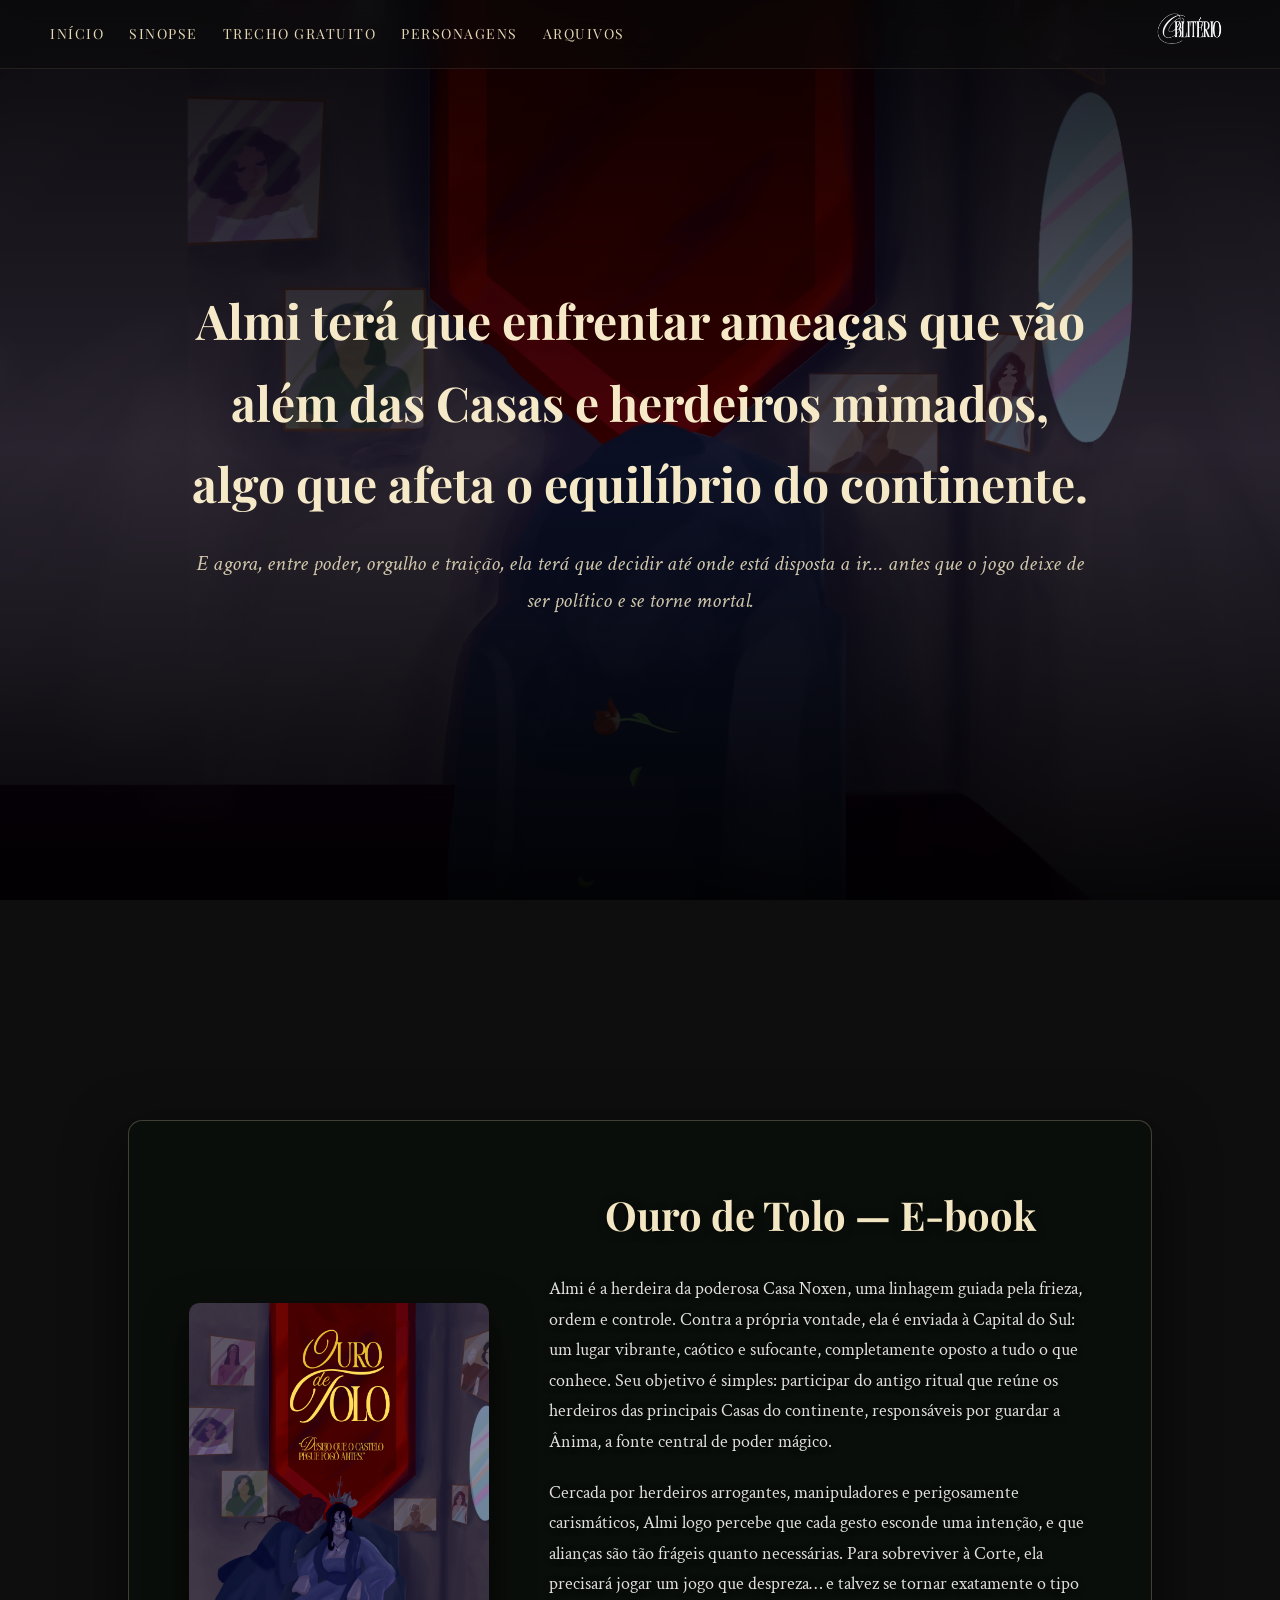
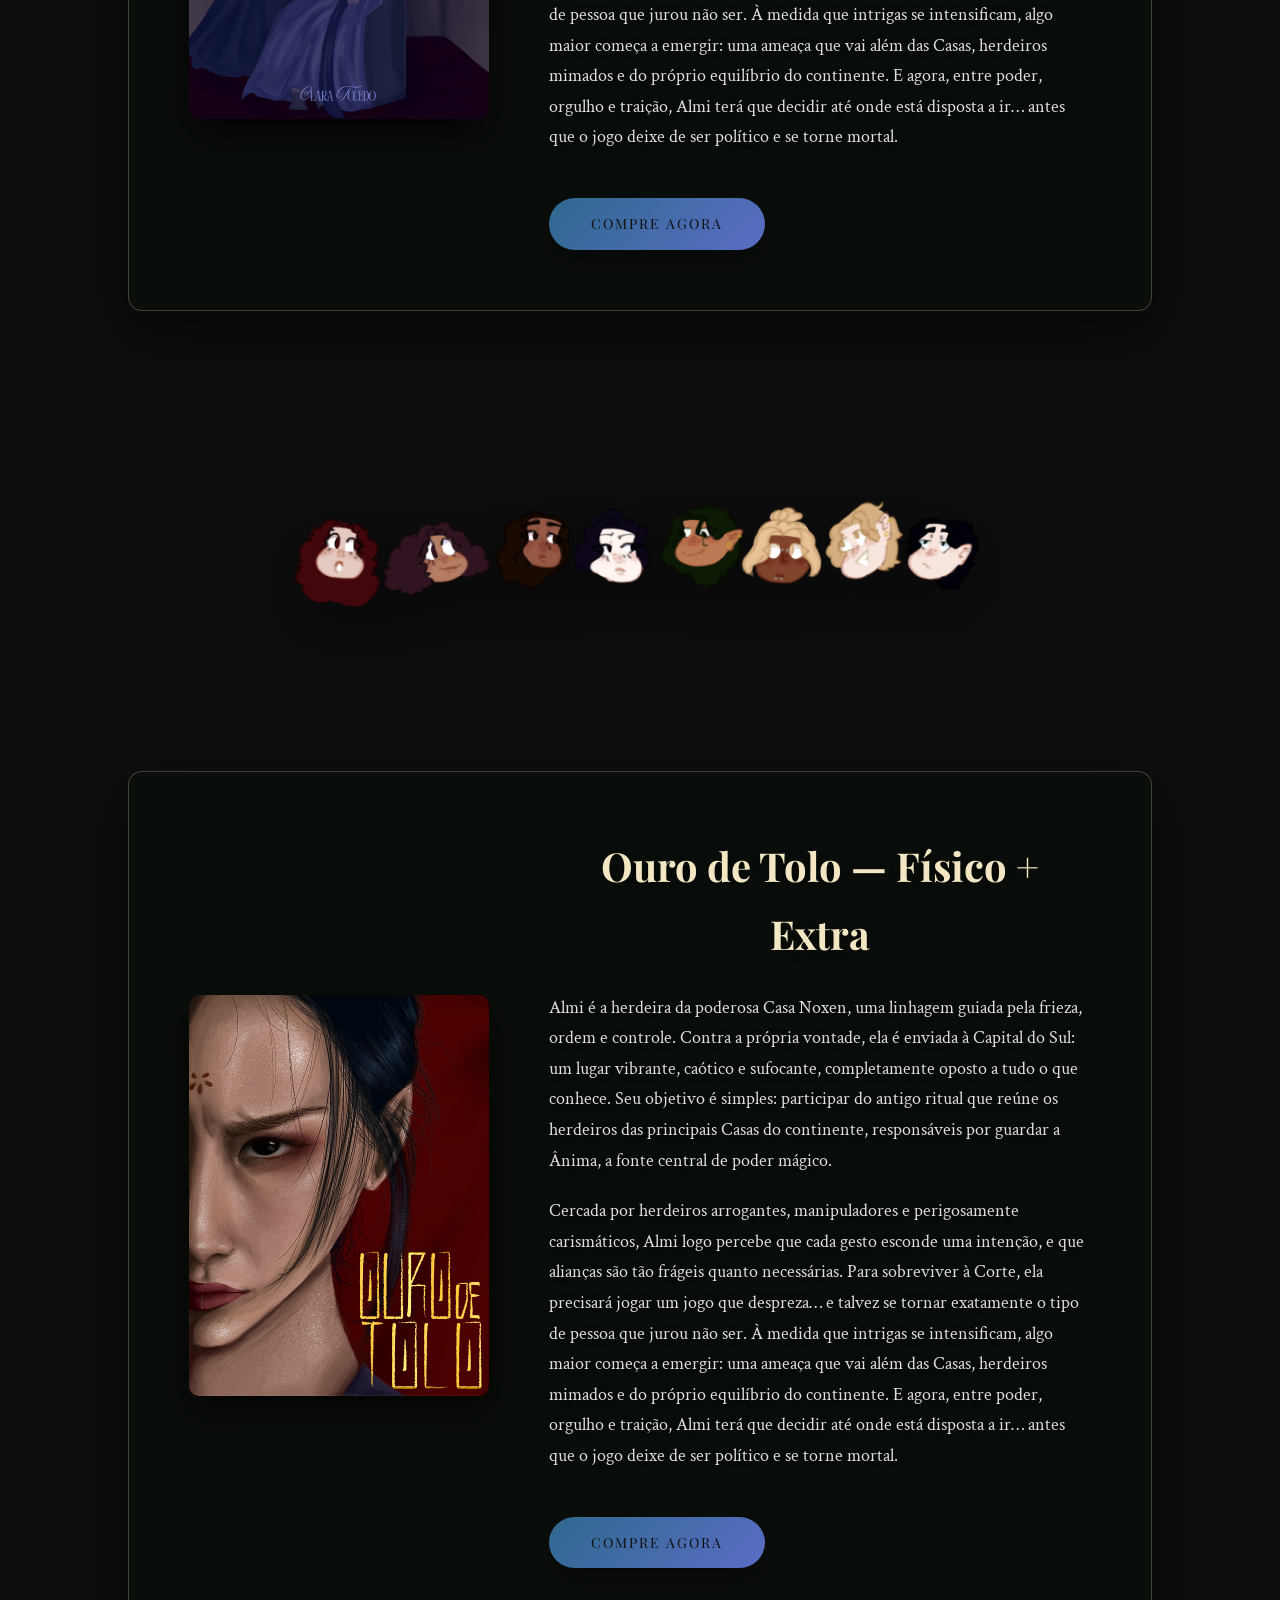
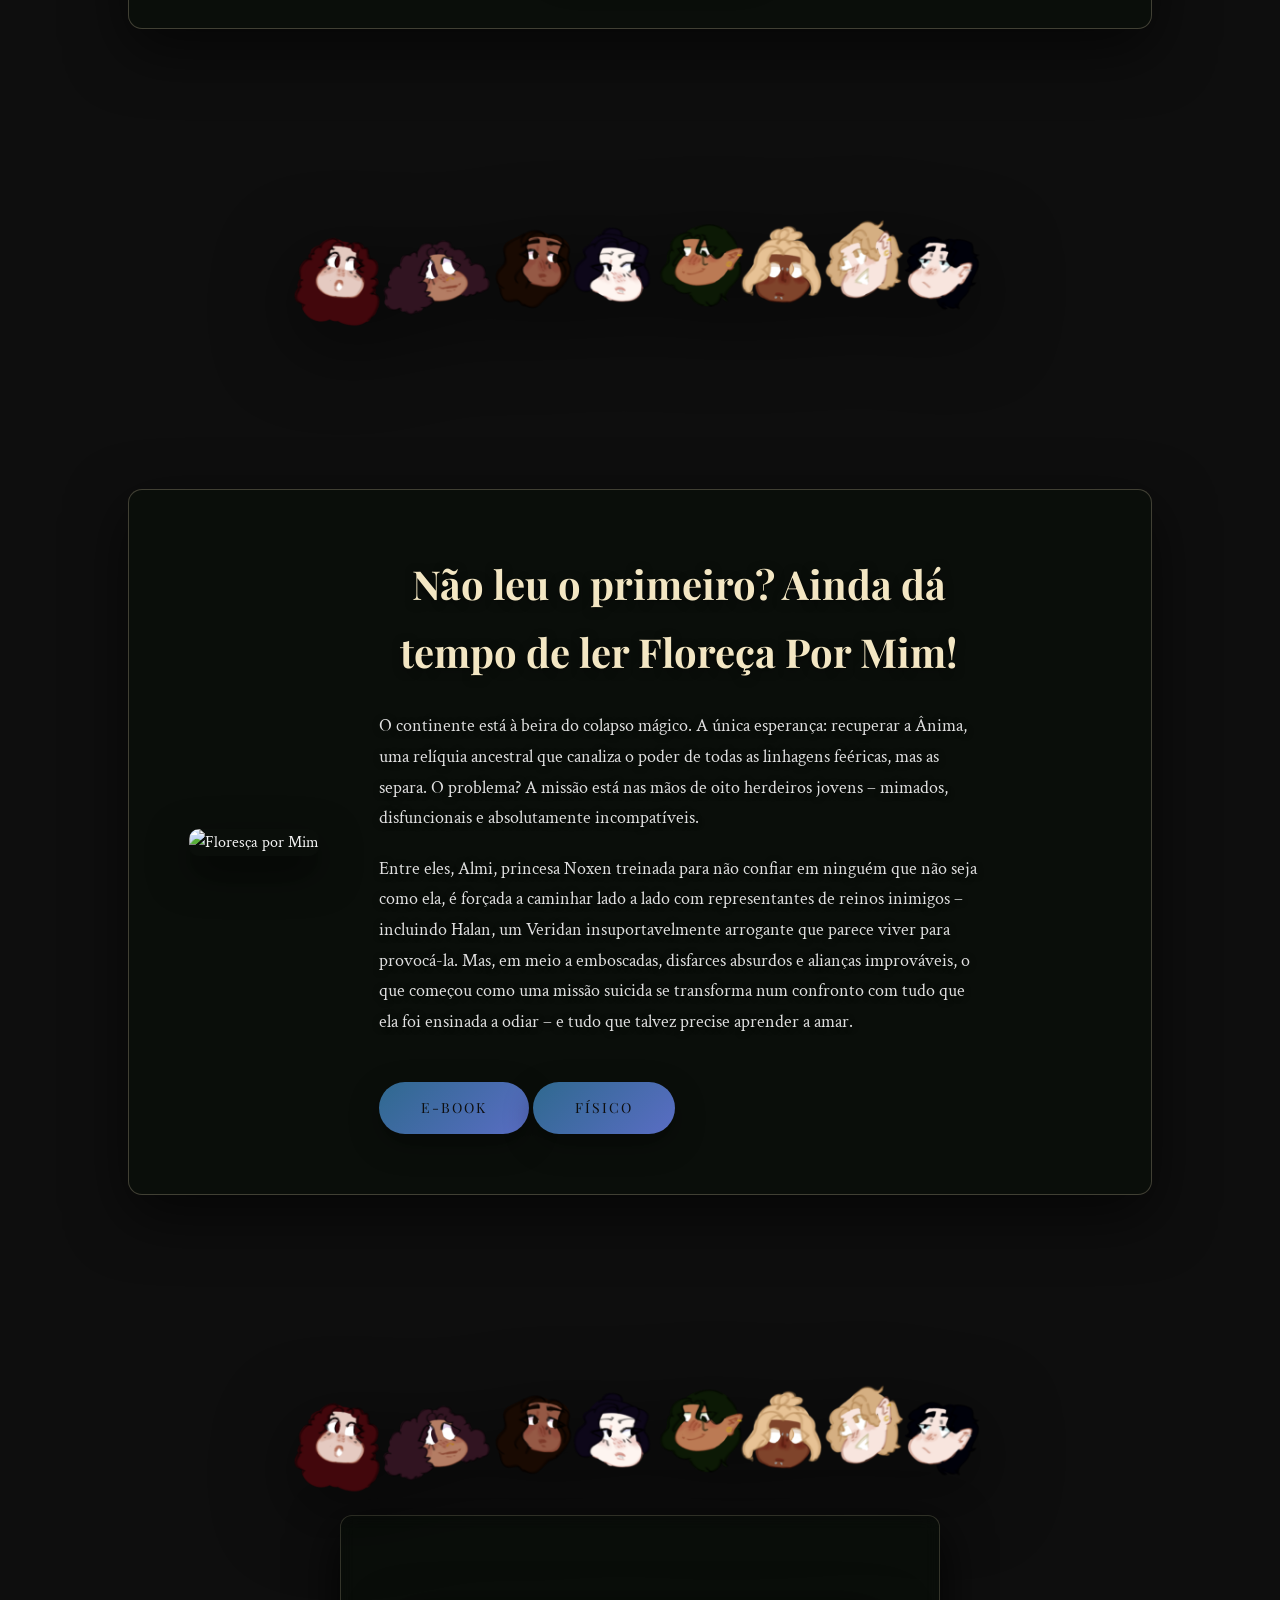
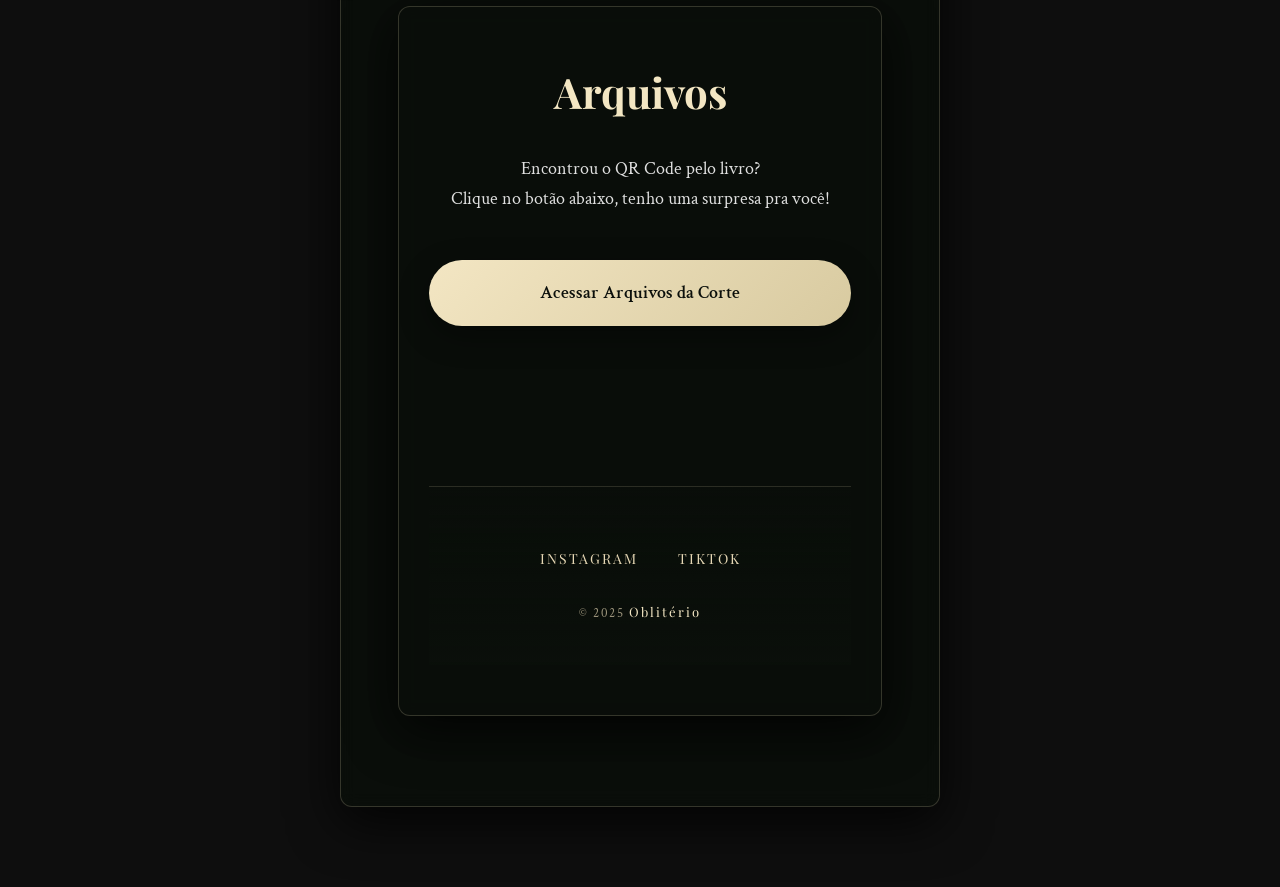
==== commit 8f95722d: "Refactor index.html structure and content" ====
--- a/index.html
+++ b/index.html
@@ -97,6 +97,43 @@
 
             </p>
 
+<a href="https://www.amazon.com.br/Ouro-Tolo-Oblit%C3%A9rio-Livro-2-ebook/dp/B0GWYG1XZ2?ref_=saga_dp_ss_dsk_dp&qid=1780620631&sr=8-1"
+   class="btn-compre"
+   target="_blank"
+   rel="noopener noreferrer">
+    Compre agora
+</a>
+
+        </div>
+    </div>
+</section>
+
+<div class="cutecute-divider">
+  <img src="cutecute.png" alt="" />
+</div>
+
+
+<!-- SINOPSE ODT -->
+<section id="sinopse" class="content-section">
+    <div class="container book-info">
+
+        <div class="book-cover">
+            <img src="capaFPM (2).jpg" alt="Floresça por Mim">
+        </div>
+
+        <div class="book-text">
+            <h2>Não leu o primeiro? Ainda dá tempo de ler Floreça Por Mim!</h2>
+
+            <p>
+                O continente está à beira do colapso mágico. A única esperança: recuperar a Ânima, uma relíquia ancestral que canaliza o poder de todas as linhagens feéricas, mas as separa. O problema? A missão está nas mãos de oito herdeiros jovens – mimados, disfuncionais e absolutamente incompatíveis.
+
+            </p>
+
+            <p>
+                Entre eles, Almi, princesa Noxen treinada para não confiar em ninguém que não seja como ela, é forçada a caminhar lado a lado com representantes de reinos inimigos – incluindo Halan, um Veridan insuportavelmente arrogante que parece viver para provocá-la. Mas, em meio a emboscadas, disfarces absurdos e alianças improváveis, o que começou como uma missão suicida se transforma num confronto com tudo que ela foi ensinada a odiar – e tudo que talvez precise aprender a amar.
+
+            </p>
+
 <a href="https://a.co/d/02lRqbuh" 
    class="btn-compre" 
    target="_blank" 
@@ -109,42 +146,6 @@
    rel="noopener noreferrer">
    Físico
 </a>
-
-        </div>
-    </div>
-</section>
-
-<div class="cutecute-divider">
-  <img src="cutecute.png" alt="" />
-</div>
-
-
-<!-- SINOPSE ODT -->
-<section id="sinopse" class="content-section">
-    <div class="container book-info">
-
-        <div class="book-cover">
-            <img src="capaFPM (2).jpg" alt="Floresça por Mim">
-        </div>
-
-        <div class="book-text">
-            <h2>Não leu o primeiro? Ainda dá tempo de ler Floreça Por Mim!</h2>
-
-            <p>
-                O continente está à beira do colapso mágico. A única esperança: recuperar a Ânima, uma relíquia ancestral que canaliza o poder de todas as linhagens feéricas, mas as separa. O problema? A missão está nas mãos de oito herdeiros jovens – mimados, disfuncionais e absolutamente incompatíveis.
-
-            </p>
-
-            <p>
-                Entre eles, Almi, princesa Noxen treinada para não confiar em ninguém que não seja como ela, é forçada a caminhar lado a lado com representantes de reinos inimigos – incluindo Halan, um Veridan insuportavelmente arrogante que parece viver para provocá-la. Mas, em meio a emboscadas, disfarces absurdos e alianças improváveis, o que começou como uma missão suicida se transforma num confronto com tudo que ela foi ensinada a odiar – e tudo que talvez precise aprender a amar.
-
-            </p>
-
-<a href="https://www.amazon.com.br/Flores%C3%A7a-Por-Mim-Oblit%C3%A9rio-Livro-ebook/dp/B0GGDL4F2P/ref=sr_1_1?__mk_pt_BR=%C3%85M%C3%85%C5%BD%C3%95%C3%91&crid=24427DVA8PH9V&dib=eyJ2IjoiMSJ9.AcwS1Md05fV5UGw0WIBtuA.ZywHP95qmUqZxt5eQjDndjQapkGu26QTgyXKpu-EZfE&dib_tag=se&keywords=flores%C3%A7a+por+mim&qid=1780620631&sprefix=flores%C3%A7a+por+mim%2Caps%2C474&sr=8-1"
-   class="btn-compre"
-   target="_blank"
-   rel="noopener noreferrer">
-    Compre agora
 </a>
 
         </div>
